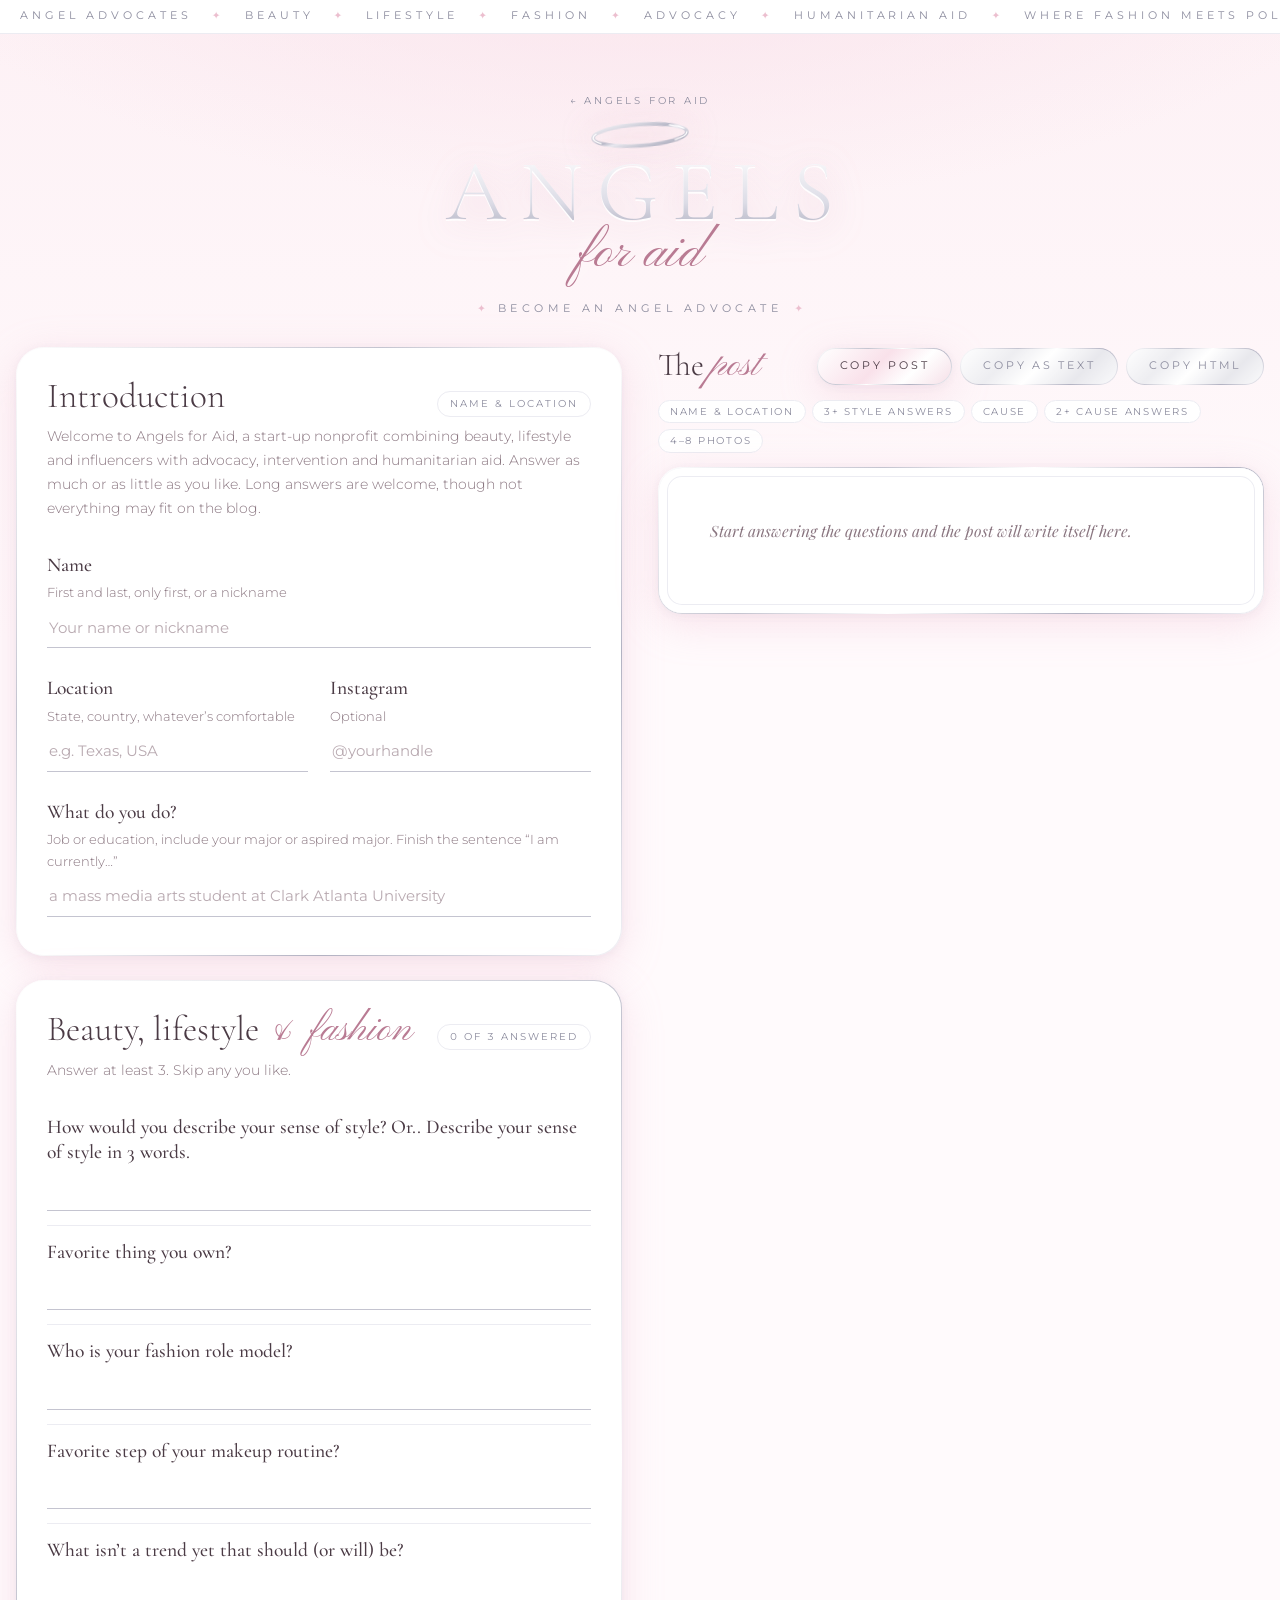
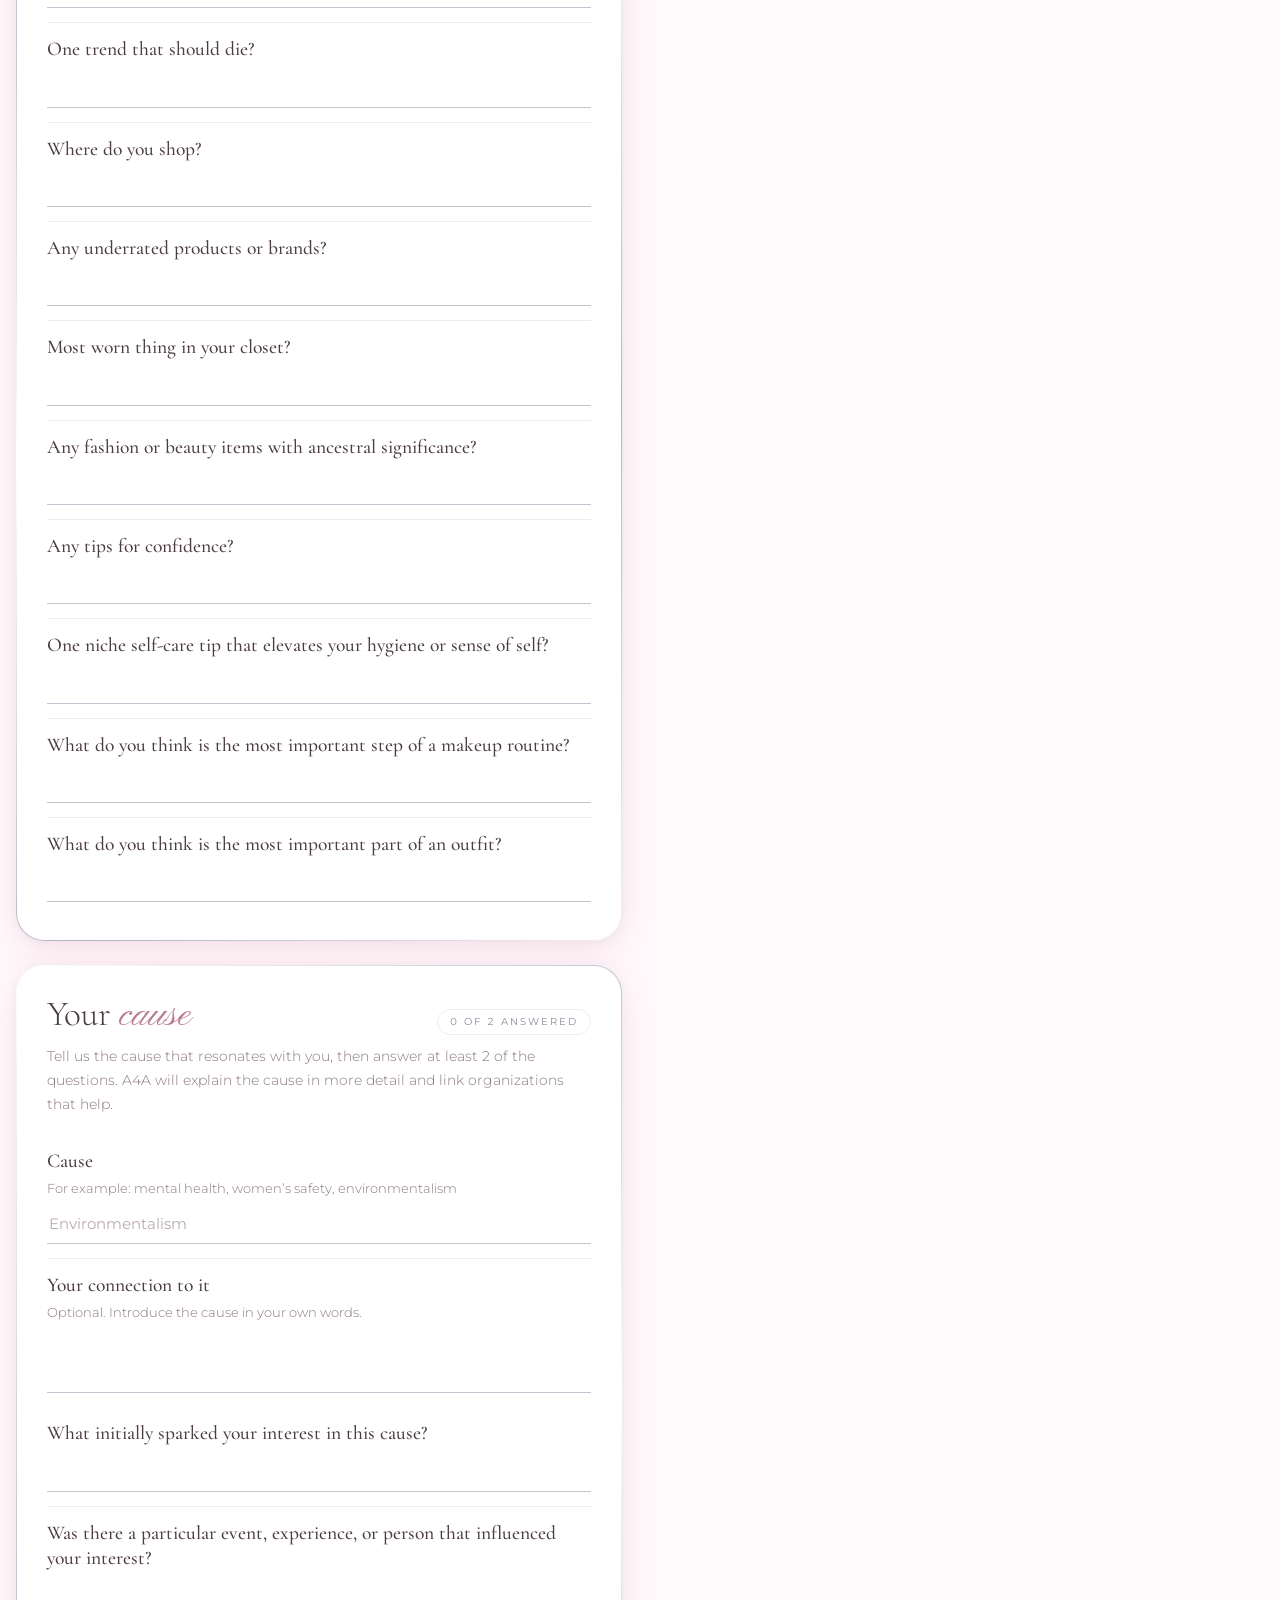
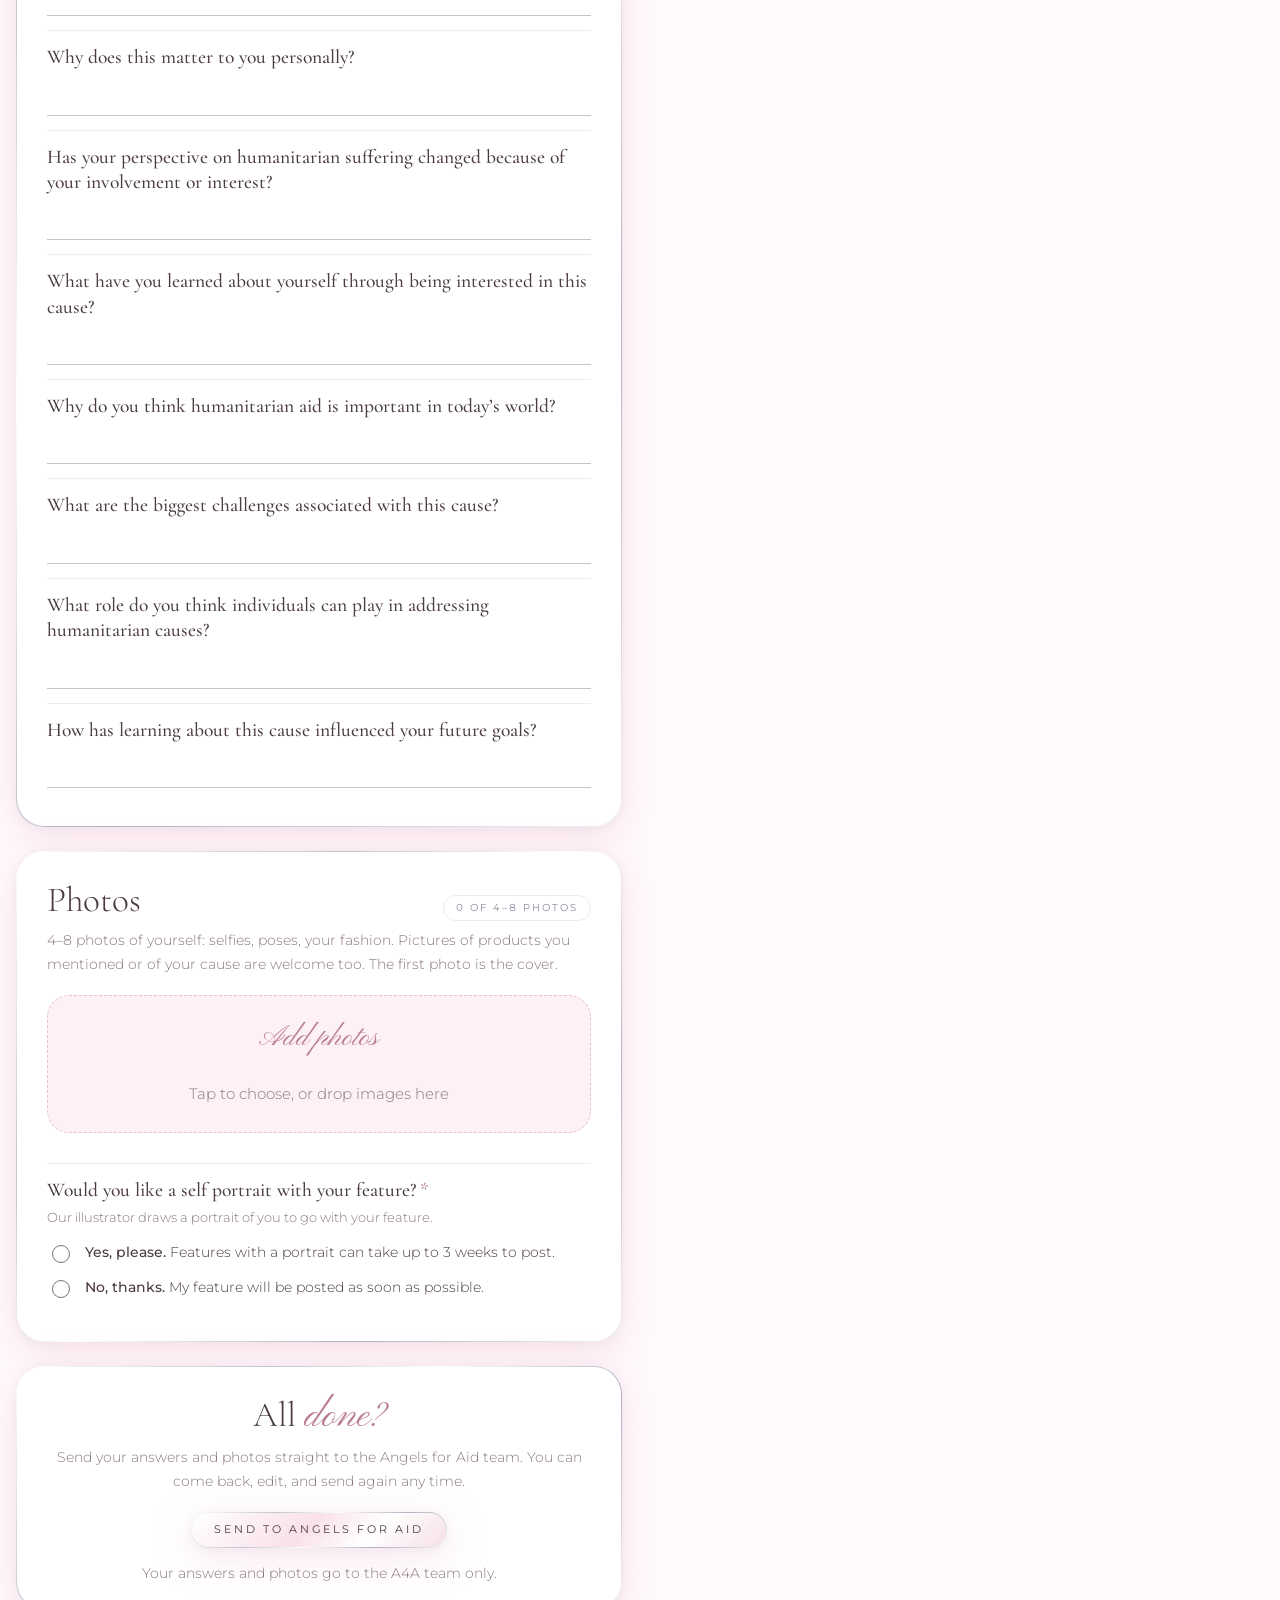
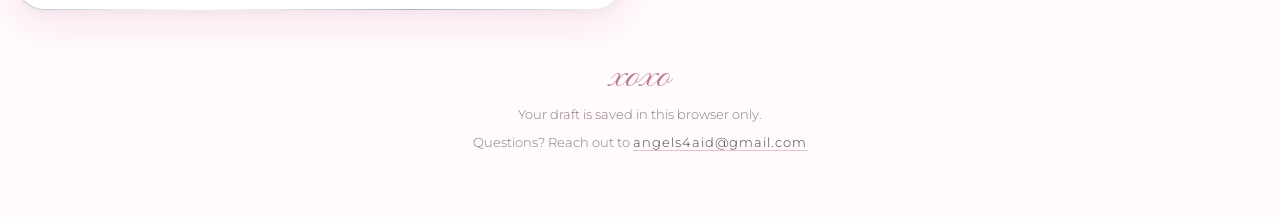
==== spotted.html @ 51db3d1d "Ask about a self portrait on the Collab With Us form too Required for angels; the answer goes to the" ====
<!doctype html>
<html lang="en">
<head>
<meta charset="utf-8">
<meta name="viewport" content="width=device-width, initial-scale=1, viewport-fit=cover">
<title>Become an Angel Advocate · Angels for Aid</title>
<meta name="description" content="Be featured on the Angels for Aid blog. Answer a few questions about your style and the cause close to your heart.">
<meta property="og:site_name" content="Angels for Aid">
<meta property="og:title" content="Become an Angel Advocate · Angels for Aid">
<meta property="og:description" content="Share your style and the cause close to your heart, and be featured on the Angels for Aid blog.">
<meta property="og:type" content="website">
<meta property="og:url" content="https://angelsforaid.github.io/spotted.html">
<meta property="og:image" content="https://angelsforaid.github.io/images/og-image.png">
<meta property="og:image:width" content="1200">
<meta property="og:image:height" content="630">
<meta property="og:image:alt" content="Angels for Aid: combining beauty with social awareness">
<meta name="twitter:card" content="summary_large_image">
<meta name="twitter:image" content="https://angelsforaid.github.io/images/og-image.png">
<link rel="icon" href="data:image/svg+xml,<svg xmlns='http://www.w3.org/2000/svg' viewBox='0 0 100 100'><text y='.9em' font-size='90'>🪽</text></svg>">
<link rel="preconnect" href="https://fonts.googleapis.com">
<link rel="preconnect" href="https://fonts.gstatic.com" crossorigin>
<link rel="stylesheet" href="https://fonts.googleapis.com/css2?family=Cormorant+Garamond:ital,wght@0,300;0,400;0,500;1,300;1,400&family=Montserrat:wght@300;400;500&family=Pinyon+Script&family=Playfair+Display:wght@400;600;700&display=swap">
<style>
/* Layout: questions in silver-rimmed pearl cards on the left, the finished blog post on a sheet on the right (stacked with a toggle on phones).
   Palette and type follow the Angels for Aid site: pearl, blush, rose, metallic silver; Cormorant + Pinyon Script + Montserrat.
   The brand is a single light look, so this page commits to it in every viewer theme. */
:root {
  color-scheme: light;
  --white: #ffffff;
  --pearl: #fffafc;
  --blush: #fdf1f5;
  --petal: #f9e1ea;
  --rose: #ecbfcf;
  --rose-deep: #b97b93;
  --silver-light: #ececf2;
  --silver: #c4c4d0;
  --silver-dark: #8c8c9e;
  --ink: #4b3b45;
  --muted: #8a7680;
  --metal: linear-gradient(180deg, #ffffff 0%, #dcdce6 28%, #9d9db0 50%, #eeeef4 62%, #b4b4c4 82%, #e6e6ee 100%);
  --silver-border: linear-gradient(135deg, #ffffff, #c4c4d0 30%, #ffffff 50%, #b2b2c2 75%, #f2f2f6);
  --glow: 0 10px 40px rgba(233, 170, 195, .28), 0 2px 8px rgba(160, 160, 180, .12);

  --display: "Cormorant Garamond", "Cormorant", "Didot", Georgia, serif;
  --script: "Pinyon Script", "Snell Roundhand", "Apple Chancery", cursive;
  --sans: "Montserrat", "Helvetica Neue", system-ui, sans-serif;
  --f-post: "Playfair Display", Georgia, "Times New Roman", serif;
}

* { box-sizing: border-box; }
html, body { margin: 0; }
img { max-width: 100%; }
[hidden] { display: none !important; }
body {
  background:
    radial-gradient(70rem 30rem at 50% -8rem, var(--petal), transparent 70%),
    linear-gradient(180deg, var(--blush), var(--pearl) 40rem) var(--pearl);
  color: var(--ink);
  font: 300 15px/1.7 var(--sans);
  overflow-x: hidden;
  -webkit-font-smoothing: antialiased;
  padding-left: max(16px, env(safe-area-inset-left, 0px));
  padding-right: max(16px, env(safe-area-inset-right, 0px));
  padding-block: 0 64px;
}
::selection { background: var(--petal); color: var(--ink); }
button, input, textarea, select { font: inherit; color: inherit; }
:focus-visible { outline: 2px solid var(--rose); outline-offset: 2px; }
.rim { border: 1px solid transparent; background: linear-gradient(var(--white), var(--white)) padding-box, var(--silver-border) border-box; }

/* ---------- ticker + masthead ---------- */
.hp { position: absolute; left: -9999px; width: 1px; height: 1px; overflow: hidden; }
.home-link { display: inline-block; margin-bottom: 44px; font: 400 .62rem/1 var(--sans); letter-spacing: .28em; text-transform: uppercase; color: var(--silver-dark); text-decoration: none; }
.home-link:hover { color: var(--rose-deep); }
.ticker { margin-left: calc(-1 * max(16px, env(safe-area-inset-left, 0px))); margin-right: calc(-1 * max(16px, env(safe-area-inset-right, 0px))); overflow: hidden; white-space: nowrap; background: var(--white); border-bottom: 1px solid var(--silver-light); color: var(--silver-dark); font: 400 10.5px/1 var(--sans); letter-spacing: .38em; text-transform: uppercase; }
.ticker-track { display: inline-flex; animation: ticker 60s linear infinite; }
.ticker span { padding: 11px 20px; }
.ticker .star { color: var(--rose); padding-inline: 0; }
@keyframes ticker { to { transform: translateX(-50%); } }

.masthead { max-width: 1280px; margin: 0 auto; padding-block: 52px 30px; text-align: center; position: relative; }
.mh { position: relative; display: inline-block; line-height: 1; margin: 0; font-weight: 300; }
.mh-halo { position: absolute; left: 50%; top: -30px; width: 108px; height: 32px; transform: translateX(-50%) rotate(-4deg); filter: drop-shadow(0 0 8px #fff) drop-shadow(0 0 14px rgba(236,191,207,.8)); animation: bob 4.5s ease-in-out infinite; }
@keyframes bob { 50% { transform: translateX(-50%) rotate(-1deg) translateY(-6px); } }
.mh-word { display: block; font: 300 clamp(2.8rem, 9vw, 5.4rem)/1 var(--display); letter-spacing: .16em; padding-left: .16em; text-transform: uppercase; background: var(--metal); background-size: 100% 220%; -webkit-background-clip: text; background-clip: text; color: transparent; animation: sheen 6s ease-in-out infinite; filter: drop-shadow(0 2px 0 rgba(255,255,255,.9)) drop-shadow(0 6px 18px rgba(201,140,165,.35)); }
@keyframes sheen { 50% { background-position: 0 100%; } }
.mh-script { display: block; font: 400 clamp(2rem, 5.5vw, 3.4rem)/1 var(--script); color: var(--rose-deep); margin-top: -.18em; text-shadow: 0 0 20px #fff; }
.label { font: 400 .66rem/1.4 var(--sans); letter-spacing: .42em; text-transform: uppercase; color: var(--silver-dark); margin: 22px 0 0; }
.label::before, .label::after { content: "✦"; color: var(--rose); letter-spacing: 0; margin: 0 12px; }
.head-actions { display: flex; gap: 10px; flex-wrap: wrap; justify-content: center; margin-top: 24px; }

.btn { border: 1px solid transparent; background: linear-gradient(rgba(255,255,255,.7), rgba(255,255,255,.7)) padding-box, var(--silver-border) border-box; color: var(--silver-dark); border-radius: 999px; padding: 12px 22px; font: 400 .66rem/1 var(--sans); letter-spacing: .26em; text-transform: uppercase; cursor: pointer; transition: transform .25s, box-shadow .25s, color .2s; }
.btn:hover { transform: translateY(-1px); color: var(--rose-deep); box-shadow: 0 10px 26px rgba(233,170,195,.4); }
.btn.primary { color: var(--ink); background: linear-gradient(135deg, #fff 0%, var(--petal) 45%, #fff 70%, var(--rose) 130%) padding-box, var(--silver-border) border-box; box-shadow: var(--glow); }
.btn.danger-armed { color: var(--rose-deep); background: linear-gradient(var(--petal), var(--petal)) padding-box, var(--silver-border) border-box; }

.banner { max-width: 1280px; margin: 0 auto 24px; padding: 14px 22px; border-radius: 999px; background: linear-gradient(rgba(255,255,255,.85), rgba(255,255,255,.85)) padding-box, var(--silver-border) border-box; border: 1px solid transparent; box-shadow: var(--glow); font-size: .88rem; display: flex; flex-wrap: wrap; gap: 8px 16px; align-items: center; justify-content: space-between; }
.banner strong { font: 400 1.5rem/1 var(--script); color: var(--rose-deep); margin-right: 4px; }

/* ---------- mobile toggle ---------- */
.viewtoggle { display: none; position: sticky; top: env(safe-area-inset-top, 0px); z-index: 5; margin: 0 auto 18px; max-width: 420px; border-radius: 999px; padding: 4px; box-shadow: var(--glow); }
.viewtoggle button { flex: 1; border: 0; background: transparent; padding: 10px 0; border-radius: 999px; font: 400 .66rem/1 var(--sans); letter-spacing: .26em; text-transform: uppercase; color: var(--silver-dark); cursor: pointer; }
.viewtoggle button[aria-pressed="true"] { background: linear-gradient(135deg, #fff, var(--petal) 50%, var(--rose)); color: var(--ink); }

/* ---------- layout ---------- */
.layout { max-width: 1280px; margin: 0 auto; display: grid; grid-template-columns: minmax(0, 1fr) minmax(0, 1fr); gap: 36px; align-items: start; }
.form-col { display: grid; gap: 24px; min-width: 0; }
.preview-col { position: sticky; top: 20px; min-width: 0; display: grid; gap: 14px; }

/* ---------- form cards ---------- */
.card { border-radius: 28px; padding: 30px 30px 24px; box-shadow: var(--glow); }
.card-head { display: flex; flex-wrap: wrap; gap: 8px 12px; align-items: baseline; justify-content: space-between; margin-bottom: 4px; }
.card h2 { font: 300 2.2rem/1.05 var(--display); margin: 0; text-wrap: balance; }
.card h2 em { font: 400 1.15em/1 var(--script); font-style: normal; color: var(--rose-deep); }
.card .hint { color: var(--muted); font-size: .88rem; margin: 8px 0 18px; max-width: 60ch; }
.team-card { background: linear-gradient(var(--blush), var(--blush)) padding-box, var(--silver-border) border-box; }
.eyebrow { font: 400 .62rem/1 var(--sans); letter-spacing: .38em; text-transform: uppercase; color: var(--rose-deep); }
.eyebrow::before { content: "✦"; color: var(--rose); letter-spacing: 0; margin-right: 10px; }

.chip { font: 400 .62rem/1 var(--sans); letter-spacing: .2em; text-transform: uppercase; padding: 7px 12px; border-radius: 999px; border: 1px solid var(--silver-light); color: var(--silver-dark); background: var(--white); white-space: nowrap; font-variant-numeric: tabular-nums; }
.chip.done { border-color: transparent; background: var(--petal); color: var(--rose-deep); }

.field { display: grid; gap: 4px; padding-block: 14px; }
.field + .field { border-top: 1px solid var(--silver-light); }
.field label, .field .label-t { font: 500 1.22rem/1.3 var(--display); color: var(--ink); }
.field .sub { font-size: .8rem; color: var(--muted); }
.field input[type=text], .field textarea, .field select {
  width: 100%; border: 0; border-bottom: 1px solid var(--silver); background: transparent;
  padding: 8px 2px; border-radius: 0; resize: none; line-height: 1.55; font-weight: 400; transition: border-color .15s;
}
.field ::placeholder { color: #b9aab1; }
.field select { border: 1px solid var(--silver-light); border-radius: 14px; padding: 9px 12px; background: var(--white); }
.field textarea { min-height: 2.6em; overflow: hidden; }
.field input[type=text]:focus, .field textarea:focus { outline: none; border-bottom: 2px solid var(--rose); padding-bottom: 7px; }
.field.answered > label::after { content: "✦"; color: var(--rose); font-size: .7em; margin-left: 8px; vertical-align: middle; }
.row2 { display: grid; grid-template-columns: 1fr 1fr; gap: 0 22px; }
.row2 .field + .field { border-top: 0; }

/* photos */
.drop { display: block; border: 1.5px dashed var(--rose); border-radius: 22px; padding: 26px; text-align: center; color: var(--muted); cursor: pointer; background: var(--blush); transition: background .15s; }
.drop:hover, .drop.over { background: var(--petal); }
.drop strong { display: block; font: 400 1.9rem/1.1 var(--script); color: var(--rose-deep); font-weight: 400; }
.thumbs { display: grid; grid-template-columns: repeat(auto-fill, minmax(100px, 1fr)); gap: 12px; margin-top: 16px; }
.thumb { position: relative; aspect-ratio: 4/5; max-width: 100%; padding: 4px; border-radius: 80px 80px 14px 14px; background: var(--silver-border); box-shadow: var(--glow); }
.thumb img { width: 100%; height: 100%; object-fit: cover; display: block; border-radius: 76px 76px 10px 10px; }
.thumb .tag { position: absolute; left: 50%; bottom: 40px; transform: translateX(-50%); font: 400 .56rem/1 var(--sans); letter-spacing: .24em; text-transform: uppercase; background: var(--white); color: var(--rose-deep); padding: 5px 9px; border-radius: 999px; }
.thumb .ctrls { position: absolute; inset: auto 8px 8px 8px; display: flex; gap: 4px; justify-content: space-between; }
.thumb .ctrls button { border: 0; background: var(--white); color: var(--ink); border-radius: 999px; width: 28px; height: 28px; cursor: pointer; font-size: .95rem; line-height: 1; }

/* ---------- preview ---------- */
.preview-bar { display: flex; flex-wrap: wrap; gap: 10px; align-items: center; justify-content: space-between; }
.preview-bar h2 { font: 300 2rem/1 var(--display); margin: 0; }
.preview-bar h2 em { font: 400 1.2em/1 var(--script); font-style: normal; color: var(--rose-deep); }
.copy-row { display: flex; flex-wrap: wrap; gap: 8px; }
.checklist { display: flex; flex-wrap: wrap; gap: 6px; margin: 0; padding: 0; list-style: none; }
.checklist li { font: 400 .6rem/1 var(--sans); letter-spacing: .18em; text-transform: uppercase; padding: 6px 11px; border-radius: 999px; border: 1px solid var(--silver-light); background: var(--white); color: var(--silver-dark); }
.checklist li.ok { border-color: transparent; background: var(--petal); color: var(--rose-deep); }
.checklist li.ok::before { content: "✦ "; }

.sheet { border-radius: 24px; box-shadow: var(--glow), inset 0 0 0 8px #fff, inset 0 0 0 9px var(--silver-light); padding: clamp(26px, 4vw, 52px); max-height: calc(100vh - 180px); overflow-y: auto; }

/* the post itself — matches the A4A blog style */
.post { font-family: var(--f-post); color: var(--ink); font-size: 15.5px; line-height: 1.6; max-width: 62ch; margin: 0 auto; }
.post h1 { font-size: clamp(1.45rem, 2.6vw, 1.9rem); line-height: 1.3; font-weight: 700; margin: 0 0 22px; text-wrap: balance; }
.post p { margin: 0 0 18px; }
.post .qa { margin: 0 0 20px; }
.post .qa h3 { font-size: 1em; font-weight: 700; margin: 0 0 2px; }
.post .qa p { margin: 0; }
.post h2 { font-size: 1.08em; font-weight: 700; margin: 34px 0 14px; }
.post h4 { font-size: 1em; font-weight: 700; margin: 0 0 6px; }
.post .explain { font-weight: 700; }
.post a { color: var(--rose-deep); }
.post .photos { display: grid; grid-template-columns: repeat(2, minmax(0,1fr)); gap: 10px; margin: 26px 0; }
.post .photos img { width: 100%; aspect-ratio: 4/5; object-fit: cover; border-radius: 4px; display: block; }
.post .cover { margin: 4px 0 26px; }
.post .cover img { width: 100%; max-height: 520px; object-fit: cover; border-radius: 4px; display: block; }
.post ul { padding-left: 1.2em; margin: 0 0 18px; }
.post .empty { color: var(--muted); font-style: italic; }

.toast { position: fixed; left: 50%; bottom: calc(24px + env(safe-area-inset-bottom, 0px)); transform: translate(-50%, 20px); opacity: 0; background: var(--white); color: var(--ink); border: 1px solid var(--rose); box-shadow: var(--glow); padding: 11px 22px; border-radius: 999px; font-size: .85rem; transition: opacity .2s, transform .2s; pointer-events: none; z-index: 20; max-width: calc(100% - 32px); text-align: center; }
.toast.show { opacity: 1; transform: translate(-50%, 0); }

.codebox { width: 100%; min-height: 160px; font: 12px/1.4 ui-monospace, Menlo, monospace; border: 1px solid var(--silver-light); border-radius: 14px; padding: 10px; background: var(--white); }

footer.note { max-width: 1280px; margin: 48px auto 0; text-align: center; display: grid; gap: 6px; justify-items: center; }
footer.note .xoxo { font: 400 2.4rem/1 var(--script); color: var(--rose-deep); }
footer.note p { margin: 0; color: var(--muted); font-size: .82rem; }
footer.note .addr { user-select: all; color: var(--ink); border-bottom: 1px solid var(--rose); letter-spacing: .08em; }


/* ---------- send + inbox ---------- */
.send-card { text-align: center; }
.send-card .card-head { justify-content: center; }
.send-card .hint { margin-inline: auto; }
.send-status { font-size: .85rem; color: var(--muted); margin: 14px auto 0; max-width: 52ch; }
.send-status.ok { color: var(--rose-deep); }
.req { color: var(--rose-deep); margin-left: 4px; }
#portrait-field { margin-top: 14px; border-top: 1px solid var(--silver-light); }
.checks { display: grid; gap: 12px; padding-block: 8px 4px; }
.field .check { display: flex; gap: 12px; align-items: flex-start; cursor: pointer; font: 300 .9rem/1.6 var(--sans); color: var(--ink); }
.check input[type=radio] { margin-top: 4px; width: 18px; height: 18px; accent-color: var(--rose-deep); flex: none; }
.check strong { font-weight: 500; }
.btn:disabled { opacity: .5; cursor: default; transform: none; box-shadow: none; }
.btn .count { display: inline-block; min-width: 1.7em; margin-left: 8px; padding: 3px 6px; border-radius: 999px; background: var(--rose-deep); color: var(--white); letter-spacing: 0; font-variant-numeric: tabular-nums; }

.inbox { max-width: 1080px; margin: 0 auto; }
.inbox-head { display: flex; flex-wrap: wrap; gap: 12px 20px; align-items: end; justify-content: space-between; margin-bottom: 22px; }
.inbox-head h2 { font: 300 clamp(2.4rem, 5vw, 3.4rem)/1 var(--display); margin: 0; }
.inbox-head h2 em { font: 400 1.15em/1 var(--script); font-style: normal; color: var(--rose-deep); }
.filters { display: flex; gap: 6px; flex-wrap: wrap; }
.filters button { border: 1px solid var(--silver-light); background: var(--white); color: var(--silver-dark); border-radius: 999px; padding: 8px 14px; font: 400 .62rem/1 var(--sans); letter-spacing: .22em; text-transform: uppercase; cursor: pointer; }
.filters button[aria-pressed="true"] { background: var(--petal); border-color: transparent; color: var(--rose-deep); }
.subs { display: grid; grid-template-columns: repeat(auto-fill, minmax(min(100%, 300px), 1fr)); gap: 20px; }
.sub-card { border-radius: 26px; padding: 18px 20px 18px; box-shadow: var(--glow); display: grid; grid-template-columns: 64px minmax(0,1fr); gap: 6px 16px; align-items: start; }
.sub-pic { grid-row: span 2; width: 64px; height: 80px; border-radius: 40px 40px 10px 10px; object-fit: cover; background: radial-gradient(circle at 50% 30%, #fff, var(--petal) 70%); display: grid; place-items: center; font: 300 1.6rem/1 var(--display); color: var(--rose-deep); }
.sub-name { font: 400 1.6rem/1.1 var(--display); margin: 0; overflow-wrap: anywhere; }
.sub-meta { font-size: .8rem; color: var(--muted); margin: 2px 0 0; overflow-wrap: anywhere; }
.sub-stats { grid-column: 2; display: flex; flex-wrap: wrap; gap: 6px; align-items: center; }
.sub-actions { grid-column: 1 / -1; display: flex; flex-wrap: wrap; gap: 8px; margin-top: 10px; padding-top: 12px; border-top: 1px solid var(--silver-light); }
.sub-actions .btn { padding: 10px 14px; font-size: .58rem; }
.chip.new { background: var(--rose-deep); color: var(--white); border-color: transparent; }
.empty-inbox { text-align: center; padding: 56px 24px; border-radius: 28px; box-shadow: var(--glow); }
.empty-inbox .script { font: 400 2.6rem/1 var(--script); color: var(--rose-deep); margin: 0 0 8px; }
.empty-inbox p { margin: 0 auto; max-width: 46ch; color: var(--muted); }

@media (max-width: 900px) {
  .layout { grid-template-columns: minmax(0,1fr); }
  .viewtoggle { display: flex; }
  .preview-col { position: static; }
  .sheet { max-height: none; }
  .layout[data-view="form"] .preview-col { display: none; }
  .layout[data-view="post"] .form-col { display: none; }
}
@media (max-width: 520px) {
  .row2 { grid-template-columns: 1fr; }
  .row2 .field + .field { border-top: 1px solid var(--silver-light); }
  .card { padding: 24px 20px 18px; border-radius: 24px; }
  .masthead { padding-block: 44px 22px; }
  .mh-word { letter-spacing: .1em; padding-left: .1em; }
  .banner { border-radius: 24px; }
}
@media (prefers-reduced-motion: reduce) { *, *::before, *::after { animation: none !important; transition: none !important; } }
</style>
</head>
<body>


<svg width="0" height="0" style="position:absolute" aria-hidden="true">
  <defs>
    <linearGradient id="silver" x1="0" y1="0" x2="1" y2="1">
      <stop offset="0" stop-color="#f4f4f8"/><stop offset=".45" stop-color="#b9b9c8"/><stop offset=".55" stop-color="#e8e8ef"/><stop offset="1" stop-color="#a3a3b5"/>
    </linearGradient>
    <symbol id="halo" viewBox="0 0 100 30">
      <ellipse cx="50" cy="15" rx="44" ry="10" fill="none" stroke="url(#silver)" stroke-width="3.5"/>
      <ellipse cx="50" cy="15" rx="44" ry="10" fill="none" stroke="#fff" stroke-width="1.2" stroke-dasharray="14 70" stroke-linecap="round"/>
    </symbol>
  </defs>
</svg>

<div class="ticker" aria-hidden="true"><div class="ticker-track" id="ticker"></div></div>

<header class="masthead">
  <a class="home-link" href="./">← Angels for Aid</a><br>
  <h1 class="mh">
    <svg class="mh-halo"><use href="#halo"/></svg>
    <span class="mh-word">Angels</span>
    <span class="mh-script">for aid</span>
  </h1>
  <p class="label">Become an Angel Advocate</p>
  <div class="head-actions team-only" hidden>
    <button class="btn" id="btn-clear" type="button">Clear form</button>
  </div>
</header>


<div class="viewtoggle rim" role="group" aria-label="View">
  <button type="button" id="v-form" aria-pressed="true">Questions</button>
  <button type="button" id="v-post" aria-pressed="false">Post preview</button>
</div>

<main class="layout" id="layout" data-view="form">
  <form class="form-col" id="form" autocomplete="off">

    <section class="card rim">
      <div class="card-head"><h2>Introduction</h2><span class="chip" id="chip-intro">0 / 2</span></div>
      <p class="hint">Welcome to Angels for Aid, a start-up nonprofit combining beauty, lifestyle and influencers with advocacy, intervention and humanitarian aid. Answer as much or as little as you like. Long answers are welcome, though not everything may fit on the blog.</p>
      <div class="field"><label for="name">Name</label><span class="sub">First and last, only first, or a nickname</span><input type="text" id="name" data-key="name" placeholder="Your name or nickname"></div>
      <div class="row2">
        <div class="field"><label for="location">Location</label><span class="sub">State, country, whatever’s comfortable</span><input type="text" id="location" data-key="location" placeholder="e.g. Texas, USA"></div>
        <div class="field"><label for="instagram">Instagram</label><span class="sub">Optional</span><input type="text" id="instagram" data-key="instagram" placeholder="@yourhandle"></div>
      </div>
      <div class="field"><label for="occupation">What do you do?</label><span class="sub">Job or education, include your major or aspired major. Finish the sentence “I am currently…”</span><input type="text" id="occupation" data-key="occupation" placeholder="a mass media arts student at Clark Atlanta University"></div>
    </section>

    <section class="card rim">
      <div class="card-head"><h2>Beauty, lifestyle <em>&amp; fashion</em></h2><span class="chip" id="chip-beauty">0 / 3</span></div>
      <p class="hint">Answer at least 3. Skip any you like.</p>
      <div id="beauty-qs"></div>
    </section>

    <section class="card rim">
      <div class="card-head"><h2>Your <em>cause</em></h2><span class="chip" id="chip-cause">0 / 2</span></div>
      <p class="hint">Tell us the cause that resonates with you, then answer at least 2 of the questions. A4A will explain the cause in more detail and link organizations that help.</p>
      <div class="field"><label for="cause">Cause</label><span class="sub">For example: mental health, women’s safety, environmentalism</span><input type="text" id="cause" data-key="cause" placeholder="Environmentalism"></div>
      <div class="field"><label for="connection">Your connection to it</label><span class="sub">Optional. Introduce the cause in your own words.</span><textarea id="connection" data-key="connection" rows="2"></textarea></div>
      <div id="cause-qs"></div>
    </section>

    <section class="card rim">
      <div class="card-head"><h2>Photos</h2><span class="chip" id="chip-photos">0 / 4–8</span></div>
      <p class="hint">4–8 photos of yourself: selfies, poses, your fashion. Pictures of products you mentioned or of your cause are welcome too. The first photo is the cover.</p>
      <label class="drop" id="drop" for="file"><strong>Add photos</strong><br>Tap to choose, or drop images here</label>
      <input type="file" id="file" accept="image/*" multiple hidden>
      <div class="thumbs" id="thumbs"></div>
      <div class="field" id="portrait-field">
        <span class="label-t">Would you like a self portrait with your feature?<span class="req">*</span></span>
        <span class="sub">Our illustrator draws a portrait of you to go with your feature.</span>
        <div class="checks" role="radiogroup" aria-label="Self portrait">
          <label class="check"><input type="radio" name="portrait" value="Yes"> <span><strong>Yes, please.</strong> Features with a portrait can take up to 3 weeks to post.</span></label>
          <label class="check"><input type="radio" name="portrait" value="No"> <span><strong>No, thanks.</strong> My feature will be posted as soon as possible.</span></label>
        </div>
      </div>
    </section>

    <section class="card rim send-card" id="send-card">
      <div class="card-head"><h2>All <em>done?</em></h2></div>
      <p class="hint">Send your answers and photos straight to the Angels for Aid team. You can come back, edit, and send again any time.</p>
      <label class="hp" aria-hidden="true">Leave this empty <input type="text" id="website" tabindex="-1" autocomplete="off"></label>
      <button class="btn primary" type="button" id="btn-send">Send to Angels for Aid</button>
      <p class="send-status" id="send-status">Your answers and photos go to the A4A team only.</p>
    </section>

    <section class="card rim team-card team-only" hidden>
      <span class="eyebrow">For the A4A team</span>
      <div class="card-head"><h2>Load a <em>submission</em></h2></div>
      <p class="hint">In the Google Sheet, copy the cell in the “Submission code” column for one angel and paste it here. Their answers and photos load into the form.</p>
      <div class="field"><label for="paste">Submission code</label><textarea id="paste" rows="2" placeholder='{"answers":…}'></textarea></div>
      <button class="btn primary" type="button" id="btn-load">Load answers</button>
    </section>

    <section class="card rim team-card team-only" hidden>
      <span class="eyebrow">For the A4A team</span>
      <div class="card-head"><h2>Finishing <em>touches</em></h2></div>
      <p class="hint">Angels can skip this part.</p>
      <div class="field">
        <label for="headline">Headline quote</label>
        <span class="sub">Picked from the answers. Choose another or write your own.</span>
        <select id="headline" data-key="headline"></select>
        <input type="text" id="headlineCustom" data-key="headlineCustom" placeholder="Write a custom headline quote" hidden>
      </div>
      <div class="field"><label for="adjective">Describe this angel in one word</label><span class="sub">Used in the intro, like “Introducing [name], an insightful angel…”</span><input type="text" id="adjective" data-key="adjective" placeholder="insightful"></div>
      <div class="field"><label for="intro">Angel Spotted intro</label><span class="sub">Written for you from the introduction. Edit it here if you want different wording.</span><textarea id="intro" data-key="intro" rows="2"></textarea></div>
      <div class="field">
        <label for="explainPreset">A4A’s explanation of the cause</label>
        <span class="sub">Start from a saved description or write a new one.</span>
        <select id="explainPreset"><option value="">Use a saved description…</option></select>
        <textarea id="explain" data-key="explain" rows="3"></textarea>
      </div>
      <div class="field"><label for="orgs">Organizations that aid the cause</label><span class="sub">One per line: Name, then a link. Example: Mind, https://www.mind.org.uk</span><textarea id="orgs" data-key="orgs" rows="2"></textarea></div>
    </section>
  </form>

  <aside class="preview-col" aria-label="Post preview">
    <div class="preview-bar">
      <h2>The <em>post</em></h2>
      <div class="copy-row">
        <button class="btn primary" type="button" id="copy-rich">Copy post</button>
        <button class="btn" type="button" id="copy-text">Copy as text</button>
        <button class="btn" type="button" id="copy-html">Copy HTML</button>
      </div>
    </div>
    <ul class="checklist" id="checklist"></ul>
    <div class="sheet rim"><article class="post" id="post"></article></div>
    <textarea class="codebox" id="codebox" readonly hidden aria-label="Post HTML"></textarea>
  </aside>
</main>

<footer class="note"><span class="xoxo">xoxo</span><p>Your draft is saved in this browser only.</p><p>Questions? Reach out to <span class="addr">angels4aid@gmail.com</span></p></footer>
<div class="toast" id="toast" role="status" aria-live="polite"></div>

<script>
const BEAUTY = [
  "How would you describe your sense of style? Or.. Describe your sense of style in 3 words.",
  "Favorite thing you own?",
  "Who is your fashion role model?",
  "Favorite step of your makeup routine?",
  "What isn’t a trend yet that should (or will) be?",
  "One trend that should die?",
  "Where do you shop?",
  "Any underrated products or brands?",
  "Most worn thing in your closet?",
  "Any fashion or beauty items with ancestral significance?",
  "Any tips for confidence?",
  "One niche self-care tip that elevates your hygiene or sense of self?",
  "What do you think is the most important step of a makeup routine?",
  "What do you think is the most important part of an outfit?"
];
const CAUSE = [
  "What initially sparked your interest in this cause?",
  "Was there a particular event, experience, or person that influenced your interest?",
  "Why does this matter to you personally?",
  "Has your perspective on humanitarian suffering changed because of your involvement or interest?",
  "What have you learned about yourself through being interested in this cause?",
  "Why do you think humanitarian aid is important in today’s world?",
  "What are the biggest challenges associated with this cause?",
  "What role do you think individuals can play in addressing humanitarian causes?",
  "How has learning about this cause influenced your future goals?"
];
const PRESETS = {
  "Environmentalism and eco-conscious travel": "Environmentalism and environmentally conscious travel focus on protecting the planet through sustainable choices. By reducing waste, supporting local communities, and choosing eco-friendly transportation, we can explore the world responsibly while preserving its natural beauty for future generations.",
  "Environmental protection": "Environmental protection is the practice of preserving natural resources and reducing damage to the environment. It includes reducing pollution, protecting forests and wildlife, conserving water and energy, and addressing climate change. Governments, organizations, and individuals can help through renewable energy, recycling, conservation programs, and environmental laws. Overall, environmental protection aims to create a healthier planet and ensure that natural resources remain available for future generations.",
  "Mental health": "Mental health is an important humanitarian concern because everyone deserves access to emotional support and proper care. Stress, trauma, discrimination, and lack of resources can affect a person's well-being and quality of life. Raising awareness and improving access to mental health services helps people feel supported, understood, and valued.",
  "Human rights": "Human rights advocacy is a humanitarian concern focused on protecting the basic rights and freedoms of every person. It involves speaking out against discrimination, injustice, and abuse while promoting equality, dignity, and fair treatment for all.",
  "Women’s safety": "Violence against women is a major humanitarian issue that affects millions of women and girls worldwide. It includes domestic abuse, sexual violence, human trafficking, forced marriage, and gender-based discrimination. These violations threaten basic human rights, limit access to education and economic opportunities, and cause lasting physical and psychological harm. Addressing this issue requires stronger legal protections, access to support services, public education, and international cooperation to ensure women and girls can live safely and with dignity.",
  "Feminism": "Feminism is a social, political, and intellectual movement that advocates for gender equality and equal rights for all people, regardless of gender. It seeks to eliminate discrimination, sexism, and gender-based violence in society. Feminism addresses inequalities in areas such as education, employment, politics, healthcare, and the legal system. It also challenges traditional gender roles and expectations that limit people's freedom and opportunities.",
  "Child health": "Child safety and wellbeing is a major humanitarian concern because every child deserves to grow up in a safe, healthy, and supportive environment. Violence, neglect, poverty, and lack of access to education and healthcare threaten children's rights and development. Protecting children ensures they have the opportunity to live healthy, secure, and fulfilling lives."
};

const $ = s => document.querySelector(s);
const STORE = "a4a-post-draft-v1";
let state = {};
let photos = []; // {src}
let introTouched = false;

/* ---------- build question fields ---------- */
function makeField(key, label) {
  const d = document.createElement("div");
  d.className = "field";
  d.innerHTML = `<label for="${key}"></label><textarea id="${key}" data-key="${key}" rows="1"></textarea>`;
  d.querySelector("label").textContent = label;
  return d;
}
BEAUTY.forEach((q, i) => $("#beauty-qs").appendChild(makeField("b" + i, q)));
CAUSE.forEach((q, i) => $("#cause-qs").appendChild(makeField("c" + i, q)));
Object.keys(PRESETS).forEach(k => { const o = document.createElement("option"); o.value = k; o.textContent = k; $("#explainPreset").appendChild(o); });

/* ---------- helpers ---------- */
const esc = s => String(s).replace(/[&<>"]/g, c => ({ "&": "&amp;", "<": "&lt;", ">": "&gt;", '"': "&quot;" }[c]));
const val = k => (state[k] || "").trim();
const firstName = () => (val("name").split(/\s+/)[0] || "Angel");
const possessive = n => n + (/s$/i.test(n) ? "’" : "’s");
function quote(s) {
  s = s.trim().replace(/^["“”']+|["“”']+$/g, "").trim();
  return s ? "“" + s + "”" : "";
}
function autoGrow(t) { t.style.height = "auto"; t.style.height = t.scrollHeight + 2 + "px"; }
function article(word) { return /^[aeiou]/i.test(word) ? "an" : "a"; }

function autoIntro() {
  const name = val("name"), first = firstName(), loc = val("location"), occ = val("occupation"), adj = val("adjective");
  if (!name) return "";
  const desc = adj ? `${article(adj)} ${adj} angel` : "an angel";
  let s = `Introducing ${name}, ${desc}${loc ? " located in " + loc : ""}.`;
  if (occ) s += ` ${first} is currently ${occ.replace(/^(i am|i'm|currently)\s+/i, "").replace(/\.$/, "")}.`;
  return s;
}

function answered(prefix, n) { let c = 0; for (let i = 0; i < n; i++) if (val(prefix + i)) c++; return c; }

/* ---------- headline candidates ---------- */
function candidates() {
  const sources = [];
  for (let i = 0; i < CAUSE.length; i++) sources.push({ t: val("c" + i), w: 3 });
  sources.push({ t: val("connection"), w: 3 });
  for (let i = 0; i < BEAUTY.length; i++) sources.push({ t: val("b" + i), w: 1 });
  const out = [], seen = new Set();
  sources.forEach(({ t, w }) => {
    (t.match(/[^.!?]+[.!?]*["”]?/g) || []).forEach(raw => {
      const s = raw.trim().replace(/^["“”]+|["“”]+$/g, "").trim();
      const words = s.split(/\s+/).length;
      if (words < 6 || words > 40 || seen.has(s)) return;
      seen.add(s);
      let score = w;
      if (words >= 9 && words <= 26) score += 2;
      if (/\b(i want|i believe|deserve|world|everyone|no one|every|matters|free|need)\b/i.test(s)) score += 2;
      if (/!/.test(s) && s === s.toUpperCase()) score += 1;
      out.push({ s, score });
    });
  });
  return out.sort((a, b) => b.score - a.score).slice(0, 14).map(o => o.s);
}
function refreshHeadlineOptions() {
  const sel = $("#headline"), cur = state.headline || "auto";
  const list = candidates();
  sel.innerHTML = "";
  const add = (v, t) => { const o = document.createElement("option"); o.value = v; o.textContent = t; sel.appendChild(o); };
  add("auto", list.length ? "Auto: " + trim(list[0], 70) : "Auto (answer a few questions first)");
  list.forEach(s => add(s, trim(s, 90)));
  add("custom", "Write my own…");
  sel.value = [...sel.options].some(o => o.value === cur) ? cur : "auto";
  $("#headlineCustom").hidden = sel.value !== "custom";
}
const trim = (s, n) => s.length > n ? s.slice(0, n - 1) + "…" : s;
function headline() {
  const h = state.headline || "auto";
  if (h === "custom") return val("headlineCustom");
  if (h === "auto") return candidates()[0] || "";
  return h;
}

function parseOrgs() {
  return val("orgs").split("\n").map(l => l.trim()).filter(Boolean).map(l => {
    const m = l.match(/(https?:\/\/\S+|www\.\S+)/i);
    const url = m ? (m[1].startsWith("http") ? m[1] : "https://" + m[1]) : "";
    const name = (m ? l.replace(m[1], "") : l).replace(/[\s,–—\-:|]+$/, "").trim() || url;
    return { name, url };
  });
}
function igHandle() { const h = val("instagram").replace(/^@+/, "").replace(/^https?:\/\/(www\.)?instagram\.com\//i, "").replace(/\/.*$/, ""); return h; }

/* ---------- post builder ---------- */
function buildPost(withPhotos = true) {
  const first = firstName(), h = headline(), intro = val("intro") || autoIntro();
  const qa = (q, a) => `<div class="qa"><h3>${esc(q)}</h3><p>${esc(quote(a))}</p></div>`;
  let html = "";
  if (h) html += `<h1>${esc(quote(h))}</h1>`;
  if (intro) html += `<p><strong>Angel Spotted:</strong> ${esc(intro)}</p>`;
  if (withPhotos && photos[0]) html += `<figure class="cover" style="margin:0 0 24px"><img src="${photos[0].src}" alt="${esc(first)}" style="max-width:100%"></figure>`;
  BEAUTY.forEach((q, i) => { if (val("b" + i)) html += qa(q, val("b" + i)); });
  const rest = photos.slice(1);
  if (withPhotos && rest.length) html += `<div class="photos">${rest.map(p => `<img src="${p.src}" alt="${esc(first)}" style="max-width:100%">`).join("")}</div>`;
  if (val("cause")) html += `<h2>${esc(possessive(first))} Cause: ${esc(val("cause"))}</h2>`;
  if (val("explain")) html += `<h4>A4A’s explanation:</h4><p class="explain"><strong>${esc(val("explain"))}</strong></p>`;
  if (val("connection")) html += `<h4>${esc(possessive(first))} Connection:</h4><p>${esc(quote(val("connection")))}</p>`;
  CAUSE.forEach((q, i) => { if (val("c" + i)) html += qa(q, val("c" + i)); });
  const orgs = parseOrgs();
  if (orgs.length) html += `<h4>Organizations that aid this cause:</h4><ul>${orgs.map(o => `<li>${o.url ? `<a href="${esc(o.url)}">${esc(o.name)}</a>` : esc(o.name)}</li>`).join("")}</ul>`;
  const ig = igHandle();
  if (ig) html += `<p>Find ${esc(first)} on Instagram at <a href="https://www.instagram.com/${esc(ig)}">@${esc(ig)}</a></p>`;
  return html;
}
function buildText() {
  const first = firstName(), h = headline(), intro = val("intro") || autoIntro(), L = [];
  if (h) L.push(quote(h), "");
  if (intro) L.push("Angel Spotted: " + intro, "");
  BEAUTY.forEach((q, i) => { if (val("b" + i)) L.push(q, quote(val("b" + i)), ""); });
  if (val("cause")) L.push(`${possessive(first)} Cause: ${val("cause")}`, "");
  if (val("explain")) L.push("A4A’s explanation:", val("explain"), "");
  if (val("connection")) L.push(`${possessive(first)} Connection:`, quote(val("connection")), "");
  CAUSE.forEach((q, i) => { if (val("c" + i)) L.push(q, quote(val("c" + i)), ""); });
  const orgs = parseOrgs();
  if (orgs.length) { L.push("Organizations that aid this cause:"); orgs.forEach(o => L.push("• " + o.name + (o.url && o.url !== o.name ? " – " + o.url : ""))); L.push(""); }
  if (igHandle()) L.push(`Find ${first} on Instagram at @${igHandle()}`);
  return L.join("\n").trim();
}

/* ---------- render ---------- */
function render() {
  const nIntro = ["name", "location"].filter(val).length;
  const nB = answered("b", BEAUTY.length), nC = answered("c", CAUSE.length), nP = photos.length;
  const chip = (id, text, done) => { const c = $(id); c.textContent = text; c.classList.toggle("done", done); };
  chip("#chip-intro", nIntro >= 2 ? "Done ✓" : "Name & location", nIntro >= 2);
  chip("#chip-beauty", nB >= 3 ? `${nB} answered ✓` : `${nB} of 3 answered`, nB >= 3);
  chip("#chip-cause", nC >= 2 ? `${nC} answered ✓` : `${nC} of 2 answered`, nC >= 2 && !!val("cause"));
  chip("#chip-photos", `${nP} of 4–8 photos`, nP >= 4 && nP <= 8);

  document.querySelectorAll("[data-key]").forEach(el => {
    const f = el.closest(".field"); if (f && el.tagName !== "SELECT") f.classList.toggle("answered", !!val(el.dataset.key));
  });

  const intro = $("#intro");
  if (!introTouched) { intro.value = autoIntro(); }
  autoGrow(intro);

  const checks = [
    ["Name & location", nIntro >= 2], ["3+ style answers", nB >= 3], ["Cause", !!val("cause")],
    ["2+ cause answers", nC >= 2], ["4–8 photos", nP >= 4 && nP <= 8]
  ];
  if (location.hash === "#team") checks.splice(4, 0, ["A4A explanation", !!val("explain")]);
  $("#checklist").innerHTML = checks.map(([t, ok]) => `<li class="${ok ? "ok" : ""}">${t}</li>`).join("");

  const html = buildPost(true);
  $("#post").innerHTML = html || `<p class="empty">Start answering the questions and the post will write itself here.</p>`;
}

/* ---------- state ---------- */
function save() {
  try { localStorage.setItem(STORE, JSON.stringify({ state, introTouched, photos })); }
  catch (e) { try { localStorage.setItem(STORE, JSON.stringify({ state, introTouched, photos: [] })); } catch (_) {} }
}
function applyState(s, touched = false, ph = []) {
  state = { ...s }; introTouched = touched; photos = ph;
  document.querySelectorAll("[data-key]").forEach(el => {
    if (el.id === "headline") return;
    el.value = state[el.dataset.key] || "";
    if (el.tagName === "TEXTAREA") autoGrow(el);
  });
  if (touched) $("#intro").value = state.intro || "";
  document.querySelectorAll('input[name="portrait"]').forEach(r => { r.checked = r.value === state.portrait; });
  refreshHeadlineOptions();
  renderThumbs(); render();
}

let hlTimer;
$("#form").addEventListener("input", e => {
  const el = e.target, k = el.dataset && el.dataset.key;
  if (!k) return;
  state[k] = el.value;
  if (state.__example) delete state.__example;
  if (k === "intro") { introTouched = el.value.trim() !== "" && el.value !== autoIntro(); if (!introTouched) state.intro = ""; }
  if (el.tagName === "TEXTAREA") autoGrow(el);
  if (k === "headline") $("#headlineCustom").hidden = el.value !== "custom";
  if (/^[bc]\d|connection$/.test(k)) { clearTimeout(hlTimer); hlTimer = setTimeout(refreshHeadlineOptions, 400); }
  render(); save();
});
$("#headline").addEventListener("change", e => { state.headline = e.target.value; $("#headlineCustom").hidden = e.target.value !== "custom"; render(); save(); });
$("#explainPreset").addEventListener("change", e => {
  const k = e.target.value; if (!k) return;
  state.explain = PRESETS[k]; $("#explain").value = PRESETS[k]; autoGrow($("#explain"));
  if (!val("cause")) { state.cause = k; $("#cause").value = k; }
  e.target.value = ""; render(); save();
});
$("#form").addEventListener("submit", e => e.preventDefault());

/* ---------- photos ---------- */
function shrink(file) {
  return new Promise((res, rej) => {
    const r = new FileReader();
    r.onerror = rej;
    r.onload = () => {
      const img = new Image();
      img.onerror = rej;
      img.onload = () => {
        const max = 1400, k = Math.min(1, max / Math.max(img.width, img.height));
        const c = document.createElement("canvas");
        c.width = Math.round(img.width * k); c.height = Math.round(img.height * k);
        c.getContext("2d").drawImage(img, 0, 0, c.width, c.height);
        res(c.toDataURL("image/jpeg", .85));
      };
      img.src = r.result;
    };
    r.readAsDataURL(file);
  });
}
async function addFiles(files) {
  const list = [...files].filter(f => f.type.startsWith("image/"));
  if (!list.length) return;
  const room = 8 - photos.length;
  if (room <= 0) { toast("8 photos is the most a post can hold. Remove one to add another."); return; }
  for (const f of list.slice(0, room)) { try { photos.push({ src: await shrink(f) }); } catch (_) { toast("One image couldn’t be read. Try a JPG or PNG."); } }
  if (list.length > room) toast(`Added ${room}. A post holds up to 8 photos.`);
  renderThumbs(); render(); save();
}
function renderThumbs() {
  const t = $("#thumbs"); t.innerHTML = "";
  photos.forEach((p, i) => {
    const d = document.createElement("div"); d.className = "thumb";
    d.innerHTML = `<img src="${p.src}" alt="Photo ${i + 1}">${i === 0 ? '<span class="tag">Cover</span>' : ""}
      <div class="ctrls"><button type="button" data-act="left" aria-label="Move earlier" ${i === 0 ? "hidden" : ""}>‹</button><button type="button" data-act="del" aria-label="Remove photo">×</button></div>`;
    d.querySelector('[data-act="del"]').onclick = () => { photos.splice(i, 1); renderThumbs(); render(); save(); };
    d.querySelector('[data-act="left"]').onclick = () => { [photos[i - 1], photos[i]] = [photos[i], photos[i - 1]]; renderThumbs(); render(); save(); };
    t.appendChild(d);
  });
}
$("#file").addEventListener("change", e => { addFiles(e.target.files); e.target.value = ""; });
const drop = $("#drop");
["dragenter", "dragover"].forEach(ev => drop.addEventListener(ev, e => { e.preventDefault(); drop.classList.add("over"); }));
["dragleave", "drop"].forEach(ev => drop.addEventListener(ev, e => { e.preventDefault(); drop.classList.remove("over"); }));
drop.addEventListener("drop", e => addFiles(e.dataTransfer.files));

/* ---------- copy ---------- */
let toastTimer;
function toast(msg) { const t = $("#toast"); t.textContent = msg; t.classList.add("show"); clearTimeout(toastTimer); toastTimer = setTimeout(() => t.classList.remove("show"), 2600); }
function selectPost() { const r = document.createRange(); r.selectNodeContents($("#post")); const s = getSelection(); s.removeAllRanges(); s.addRange(r); }
$("#copy-rich").addEventListener("click", () => {
  const html = buildPost(true), text = buildText();
  const fallback = () => { selectPost(); let ok = false; try { ok = document.execCommand("copy"); } catch (_) {} toast(ok ? "Post copied. Paste it into your blog editor." : "The post is selected. Press Ctrl+C (or ⌘C) to copy."); };
  try {
    if (window.ClipboardItem && navigator.clipboard && navigator.clipboard.write) {
      navigator.clipboard.write([new ClipboardItem({ "text/html": new Blob([html], { type: "text/html" }), "text/plain": new Blob([text], { type: "text/plain" }) })])
        .then(() => toast("Post copied with formatting. Paste it into your blog editor."), fallback);
    } else fallback();
  } catch (_) { fallback(); }
});
function copyPlain(str, okMsg) {
  const box = $("#codebox");
  const fallback = () => { box.hidden = false; box.value = str; box.focus(); box.select(); toast("Selected below. Press Ctrl+C (or ⌘C) to copy."); };
  try { navigator.clipboard.writeText(str).then(() => { box.hidden = true; toast(okMsg); }, fallback); } catch (_) { fallback(); }
}
$("#copy-text").addEventListener("click", () => copyPlain(buildText(), "Text copied. Add the photos in your blog editor."));
$("#copy-html").addEventListener("click", () => copyPlain(buildPost(true), "HTML copied, photos included."));

/* ---------- clear / example ---------- */
let armed = null;
function armClear(btn) {
  if (armed === btn) { armed = null; btn.classList.remove("danger-armed"); btn.textContent = btn.dataset.label; newAngel(); save(); toast("Form cleared. Ready for a new angel."); return; }
  if (state.__example) { newAngel(); save(); toast("Ready for a new angel."); return; }
  armed = btn; btn.dataset.label = btn.textContent; btn.textContent = "Tap again to clear"; btn.classList.add("danger-armed");
  setTimeout(() => { if (armed === btn) { armed = null; btn.classList.remove("danger-armed"); btn.textContent = btn.dataset.label; } }, 3500);
}
$("#btn-clear").addEventListener("click", e => armClear(e.currentTarget));

/* ---------- mobile view toggle ---------- */
function setView(v) { $("#layout").dataset.view = v; $("#v-form").setAttribute("aria-pressed", v === "form"); $("#v-post").setAttribute("aria-pressed", v === "post"); window.scrollTo({ top: 0 }); }
$("#v-form").onclick = () => setView("form");
$("#v-post").onclick = () => setView("post");

/* ---------- ticker ---------- */
(function () {
  const words = ["Angel Advocates", "Beauty", "Lifestyle", "Fashion", "Advocacy", "Humanitarian aid", "Where fashion meets politics"];
  const one = words.map(w => `<span>${w}</span><span class="star">✦</span>`).join("");
  $("#ticker").innerHTML = one + one + one + one;
})();

/* ---------- sending (Google Sheet via Apps Script) ---------- */
// Paste your Apps Script web app URL here (see SPOTTED-SETUP.md).
const SCRIPT_URL = "https://script.google.com/macros/s/AKfycbyAB2DkJiSa9uc4nouwmYIpNumRNQRjyCv6d3roC4TmkqoP0bDFVExP6KVJDrGNgk4/exec";

const isTeam = location.hash === "#team";
window.addEventListener("hashchange", () => location.reload());
document.querySelectorAll(".team-only").forEach(el => { el.hidden = !isTeam; });
let sending = false;
function setSendStatus(msg, ok = false) { const el = $("#send-status"); el.textContent = msg; el.classList.toggle("ok", ok); }
function cleanAnswers() { const a = { ...state }; delete a.__example; delete a.headline; delete a.headlineCustom; if (!introTouched) delete a.intro; return a; }

async function send() {
  if (sending) return;
  if (state.__example) { toast("This is the example. Clear the form and add your own answers first."); return; }
  if (!val("name")) { toast("Add your name first so we know who you are."); $("#name").focus(); return; }
  if ($("#website").value) return;
  if (!isTeam && !state.portrait) { toast("Please choose whether you’d like a self portrait."); $("#portrait-field").scrollIntoView({ block: "center" }); return; }
  if (!/^https:\/\/script\.google\.com\//.test(SCRIPT_URL)) { setSendStatus("Sending isn’t switched on yet. Please email your answers to angels4aid@gmail.com for now."); return; }
  sending = true; const btn = $("#btn-send"); btn.disabled = true; btn.textContent = "Sending…";
  setSendStatus(photos.length ? "Sending your answers and photos. This can take a little while…" : "Sending…");
  const fields = { "Name": val("name"), "Location": val("location"), "Occupation": val("occupation"), "Instagram": val("instagram") ? "@" + igHandle() : "", "Cause": val("cause"), "Connection to the cause": val("connection"),
    "Self portrait": state.portrait === "Yes" ? "Yes (up to 3 weeks)" : state.portrait === "No" ? "No (post ASAP)" : "" };
  BEAUTY.forEach((q, i) => { fields[q] = val("b" + i); });
  CAUSE.forEach((q, i) => { fields[q] = val("c" + i); });
  const payload = {
    fields, post: buildText(),
    answers: cleanAnswers(),
    photos: photos.filter(p => p.src.startsWith("data:")).map(p => p.src.split(",")[1])
  };
  try {
    const res = await fetch(SCRIPT_URL, { method: "POST", headers: { "Content-Type": "text/plain;charset=utf-8" }, body: JSON.stringify(payload) });
    const out = await res.json().catch(() => ({}));
    if (!res.ok || out.ok === false) throw new Error(out.error || "status " + res.status);
    setSendStatus("Sent! Thank you for helping out with our cause. Xoxo, Angels for Aid", true);
    toast("Sent! Thank you, angel advocate.");
    btn.textContent = "Sent ✓";
    try { localStorage.removeItem(STORE); } catch (_) {}
  } catch (e) {
    btn.textContent = "Send to Angels for Aid"; btn.disabled = false;
    setSendStatus("That didn’t send. Your answers are still here, so try again in a moment, or email them to angels4aid@gmail.com.");
  } finally { sending = false; if (btn.textContent === "Sent ✓") setTimeout(() => { btn.textContent = "Send again"; btn.disabled = false; }, 4000); }
}
$("#btn-send").addEventListener("click", send);
document.querySelectorAll('input[name="portrait"]').forEach(r => r.addEventListener("change", () => { state.portrait = r.value; save(); }));

$("#btn-load").addEventListener("click", () => {
  let d;
  try { d = JSON.parse($("#paste").value.trim()); } catch (_) { toast("That isn’t a full submission code. Copy the whole cell and try again."); return; }
  const a = d.answers || {};
  applyState({ headline: "auto", ...a }, !!a.intro, (d.photos || []).map(src => ({ src })));
  $("#paste").value = ""; save(); window.scrollTo({ top: 0 });
  toast("Loaded " + possessive(a.name || "the angel") + " answers.");
});

function closeEditing() {}
function newAngel() { applyState({ headline: "auto" }); }

/* ---------- boot ---------- */
(function boot() {
  let saved = null;
  try { saved = JSON.parse(localStorage.getItem(STORE) || "null"); } catch (_) {}
  if (saved && saved.state && !saved.state.__example) applyState(saved.state, !!saved.introTouched, saved.photos || []);
  else applyState({ headline: "auto" });
})();
</script>

</body>
</html>
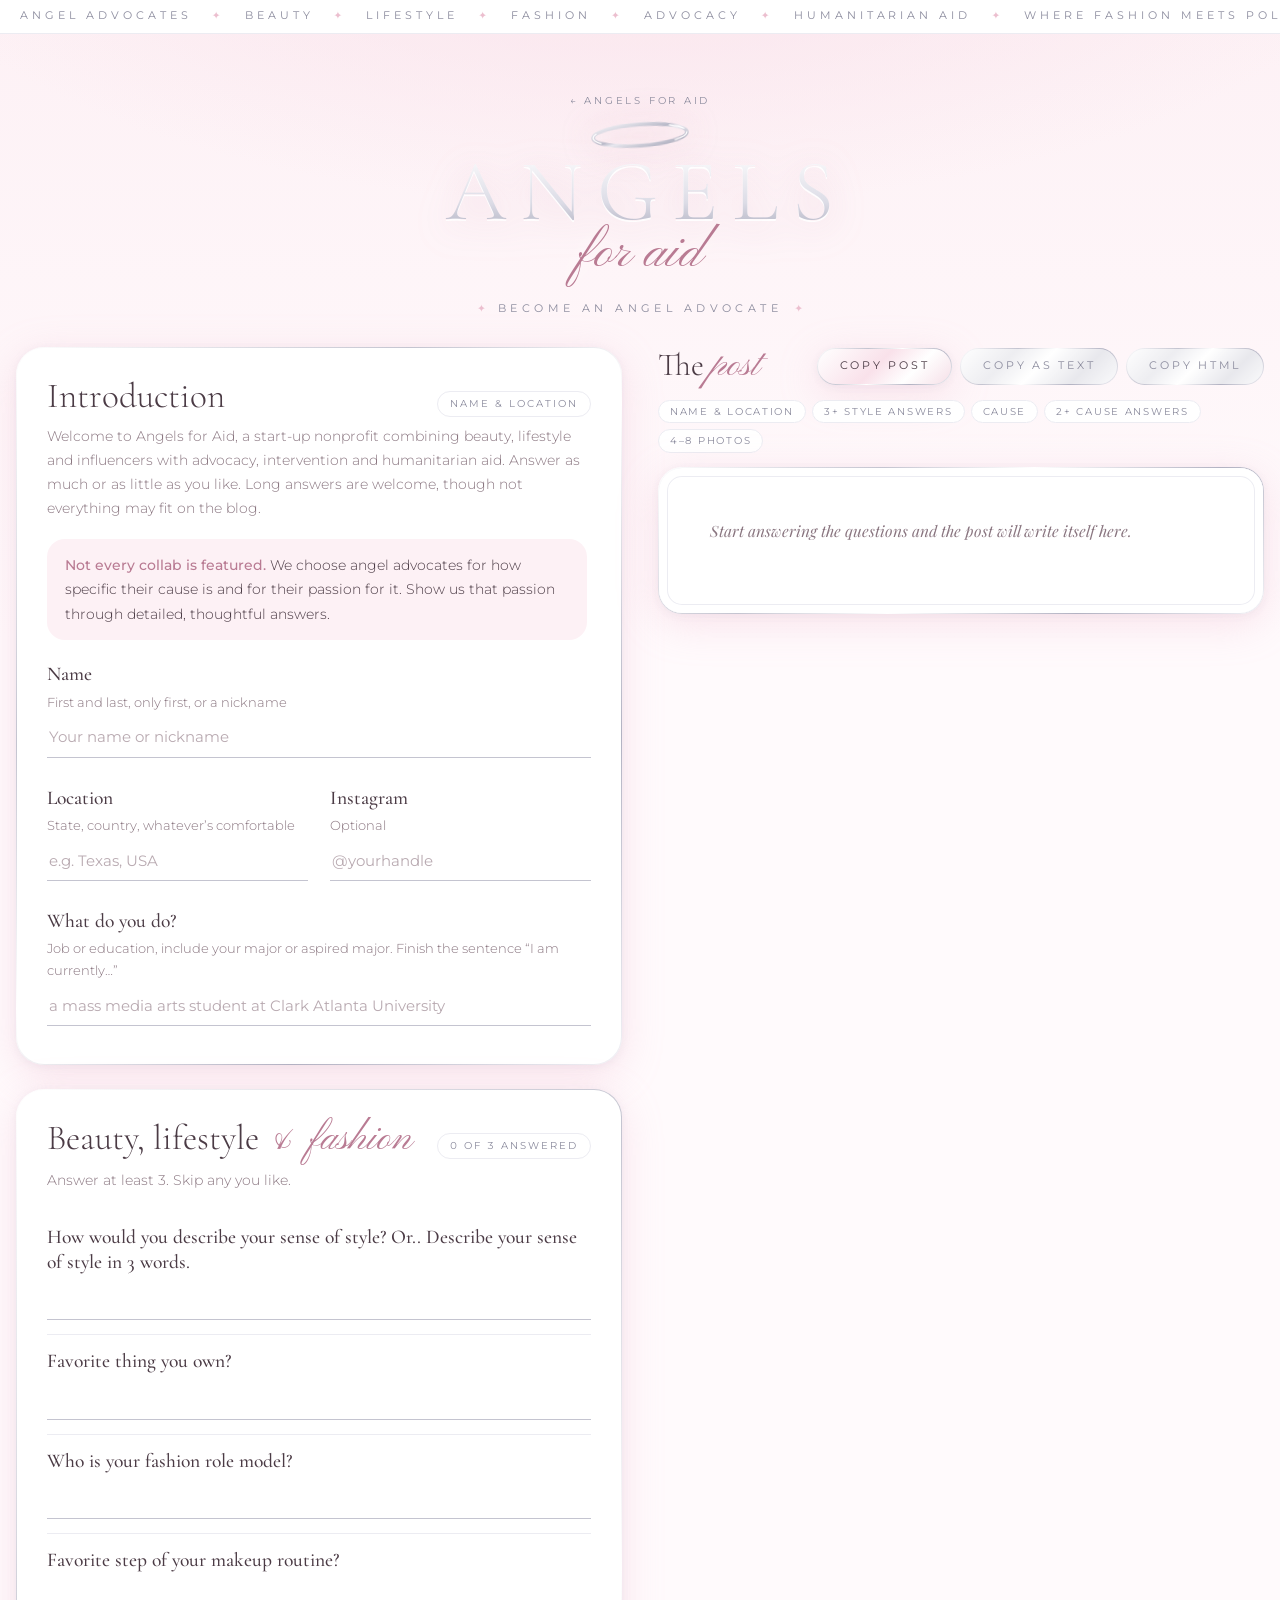
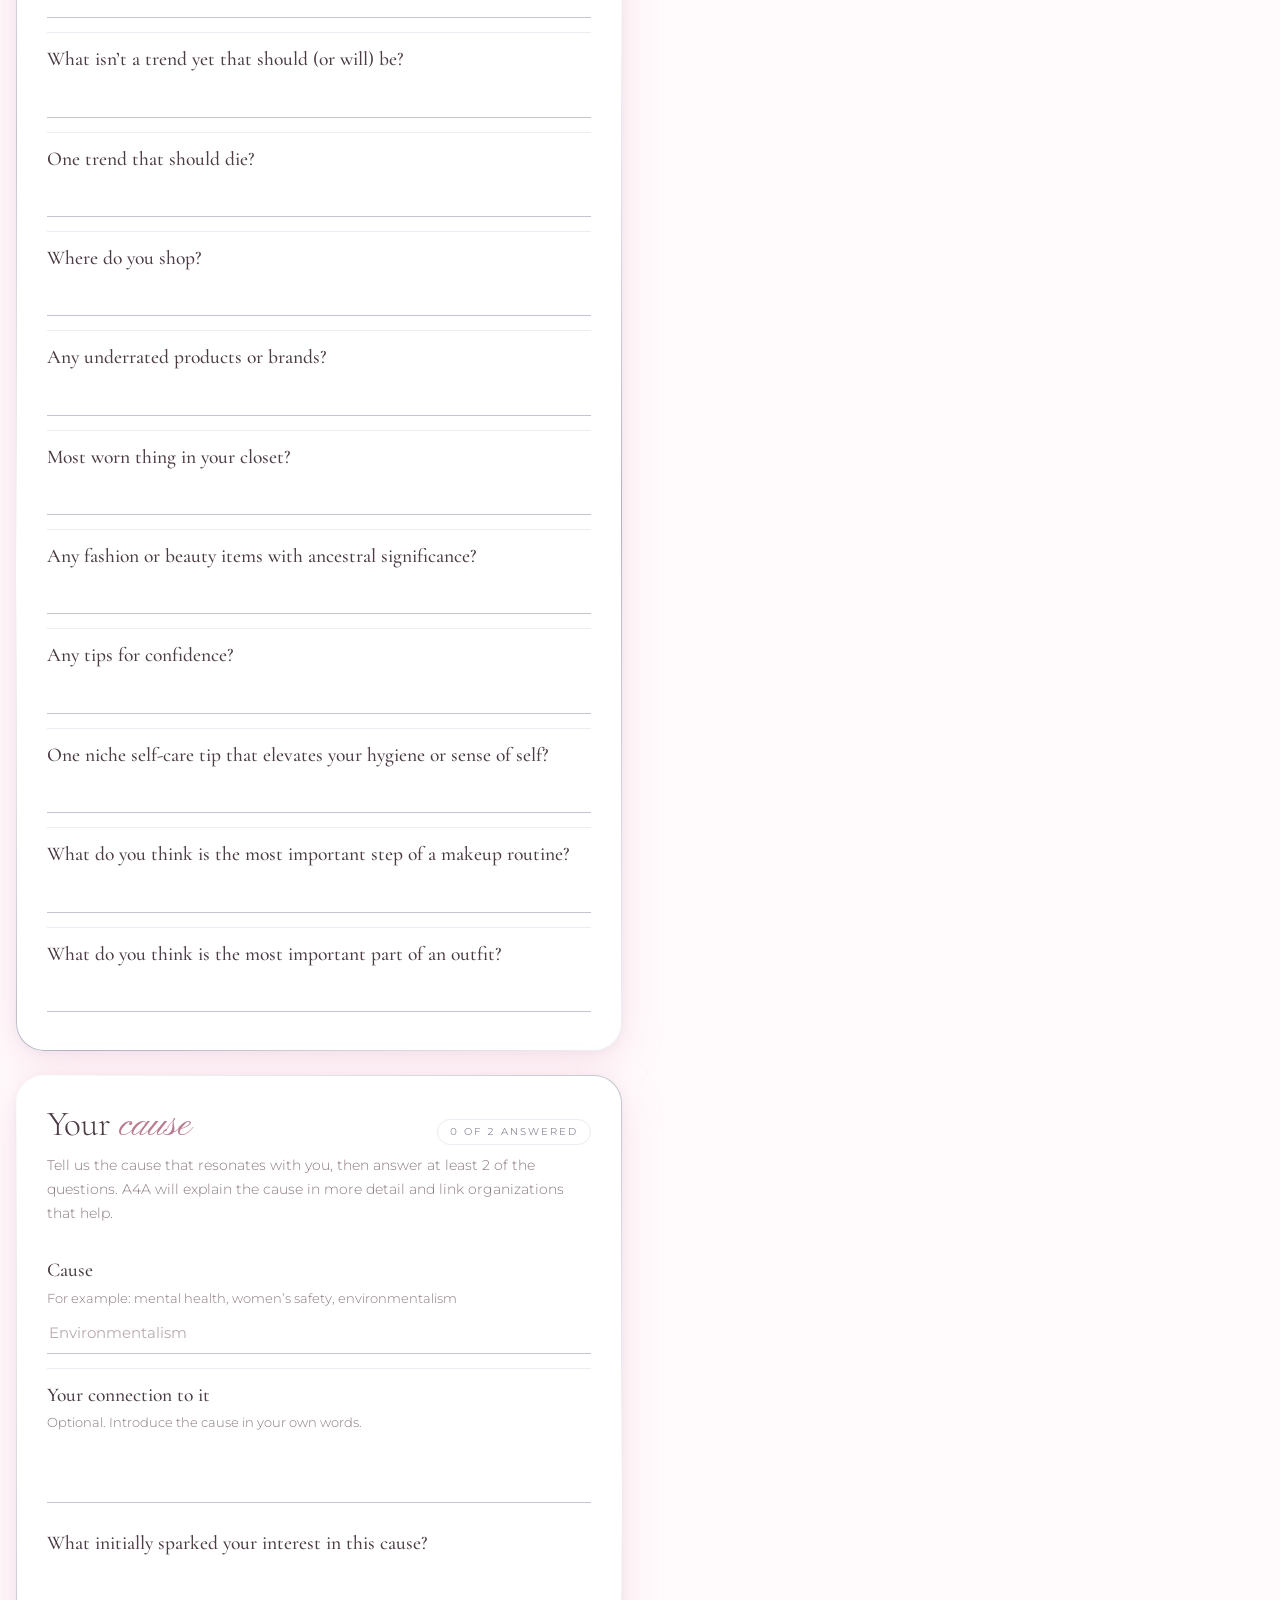
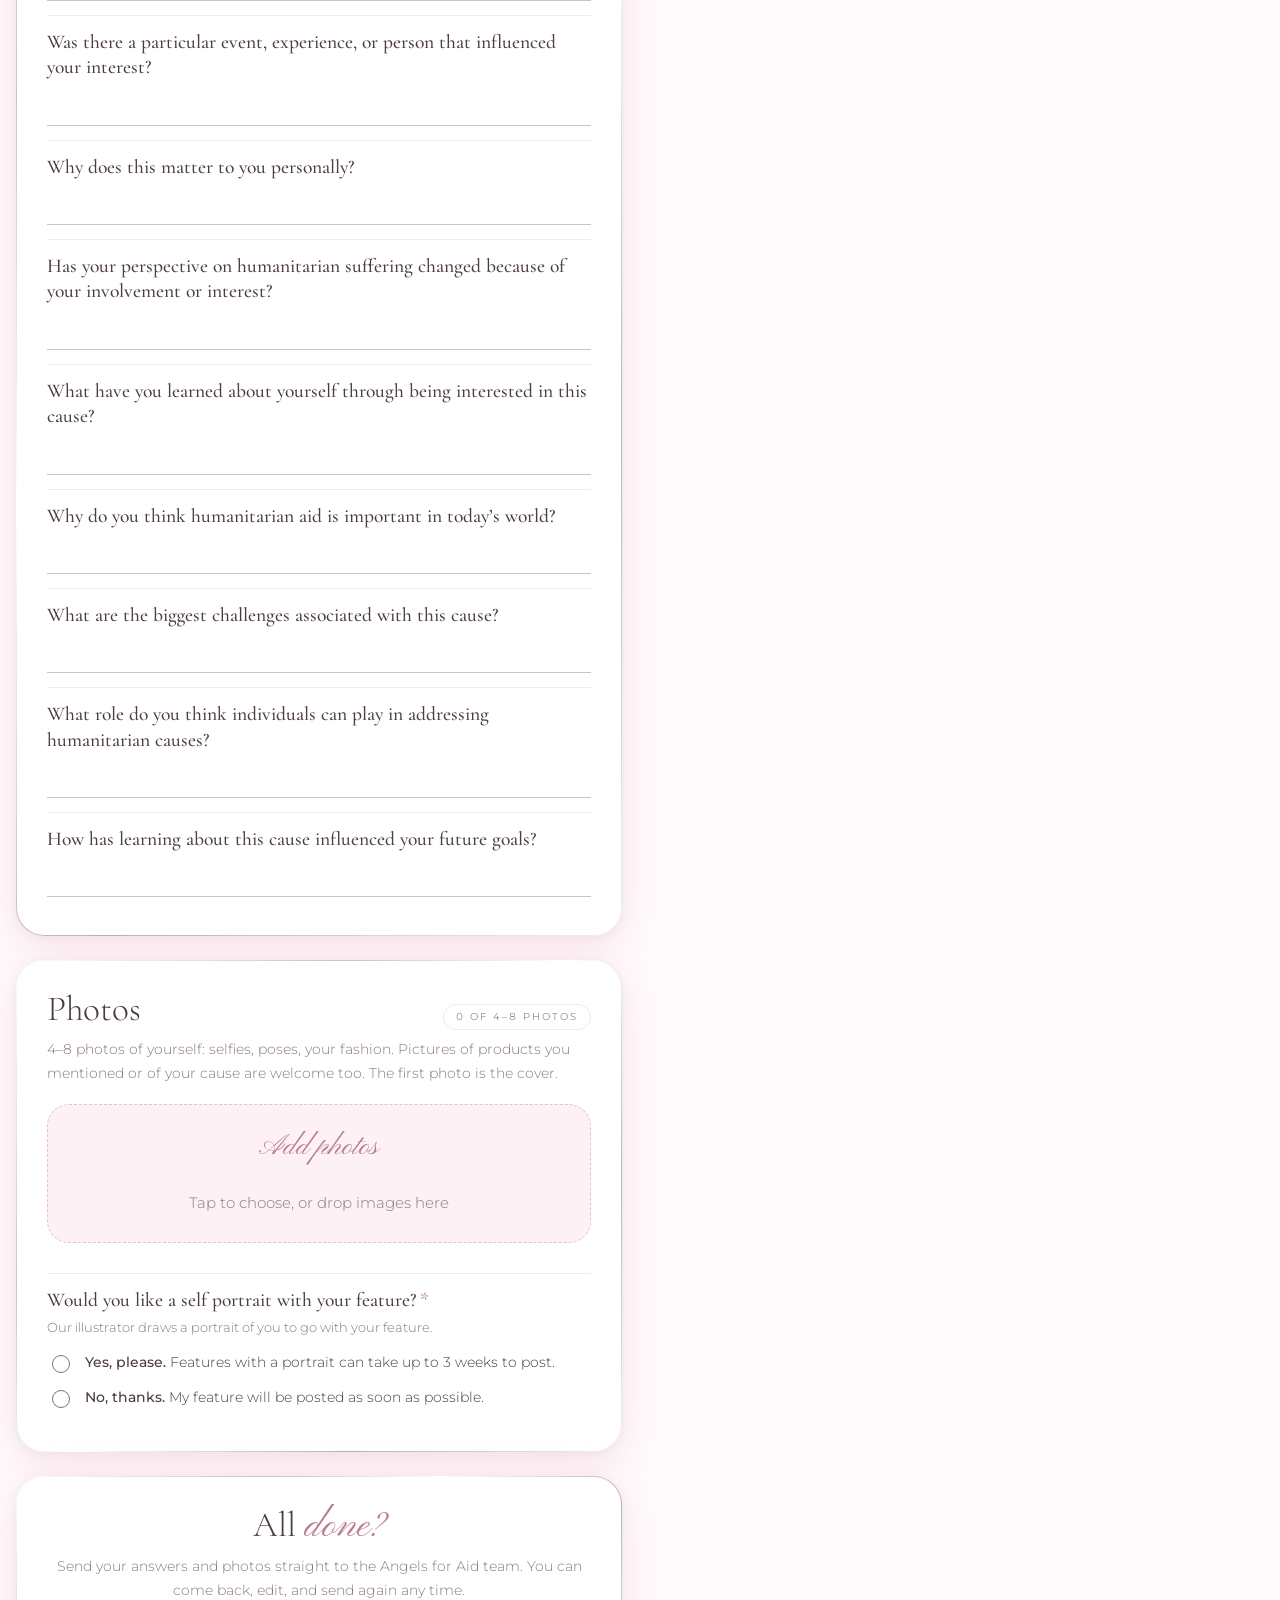
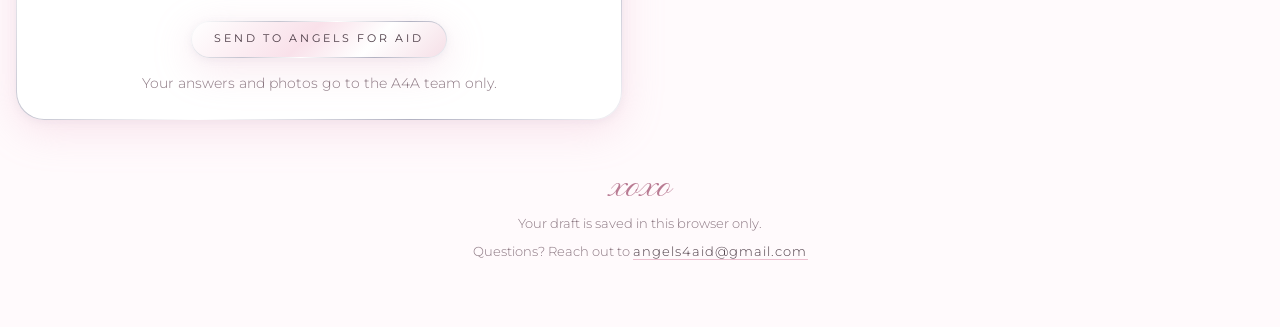
==== commit ffa8aee1: "Add a 'not every collab is featured' note to the Collab With Us form Co-Authored-By: Claude Opus 5.5" ====
--- a/spotted.html
+++ b/spotted.html
@@ -195,6 +195,8 @@
 .send-status { font-size: .85rem; color: var(--muted); margin: 14px auto 0; max-width: 52ch; }
 .send-status.ok { color: var(--rose-deep); }
 .req { color: var(--rose-deep); margin-left: 4px; }
+.selection { margin: 0 0 8px; padding: 14px 18px; border-radius: 18px; background: var(--blush); font-size: .9rem; color: var(--ink); max-width: 60ch; }
+.selection strong { color: var(--rose-deep); font-weight: 500; }
 #portrait-field { margin-top: 14px; border-top: 1px solid var(--silver-light); }
 .checks { display: grid; gap: 12px; padding-block: 8px 4px; }
 .field .check { display: flex; gap: 12px; align-items: flex-start; cursor: pointer; font: 300 .9rem/1.6 var(--sans); color: var(--ink); }
@@ -284,6 +286,7 @@
     <section class="card rim">
       <div class="card-head"><h2>Introduction</h2><span class="chip" id="chip-intro">0 / 2</span></div>
       <p class="hint">Welcome to Angels for Aid, a start-up nonprofit combining beauty, lifestyle and influencers with advocacy, intervention and humanitarian aid. Answer as much or as little as you like. Long answers are welcome, though not everything may fit on the blog.</p>
+      <p class="selection"><strong>Not every collab is featured.</strong> We choose angel advocates for how specific their cause is and for their passion for it. Show us that passion through detailed, thoughtful answers.</p>
       <div class="field"><label for="name">Name</label><span class="sub">First and last, only first, or a nickname</span><input type="text" id="name" data-key="name" placeholder="Your name or nickname"></div>
       <div class="row2">
         <div class="field"><label for="location">Location</label><span class="sub">State, country, whatever’s comfortable</span><input type="text" id="location" data-key="location" placeholder="e.g. Texas, USA"></div>
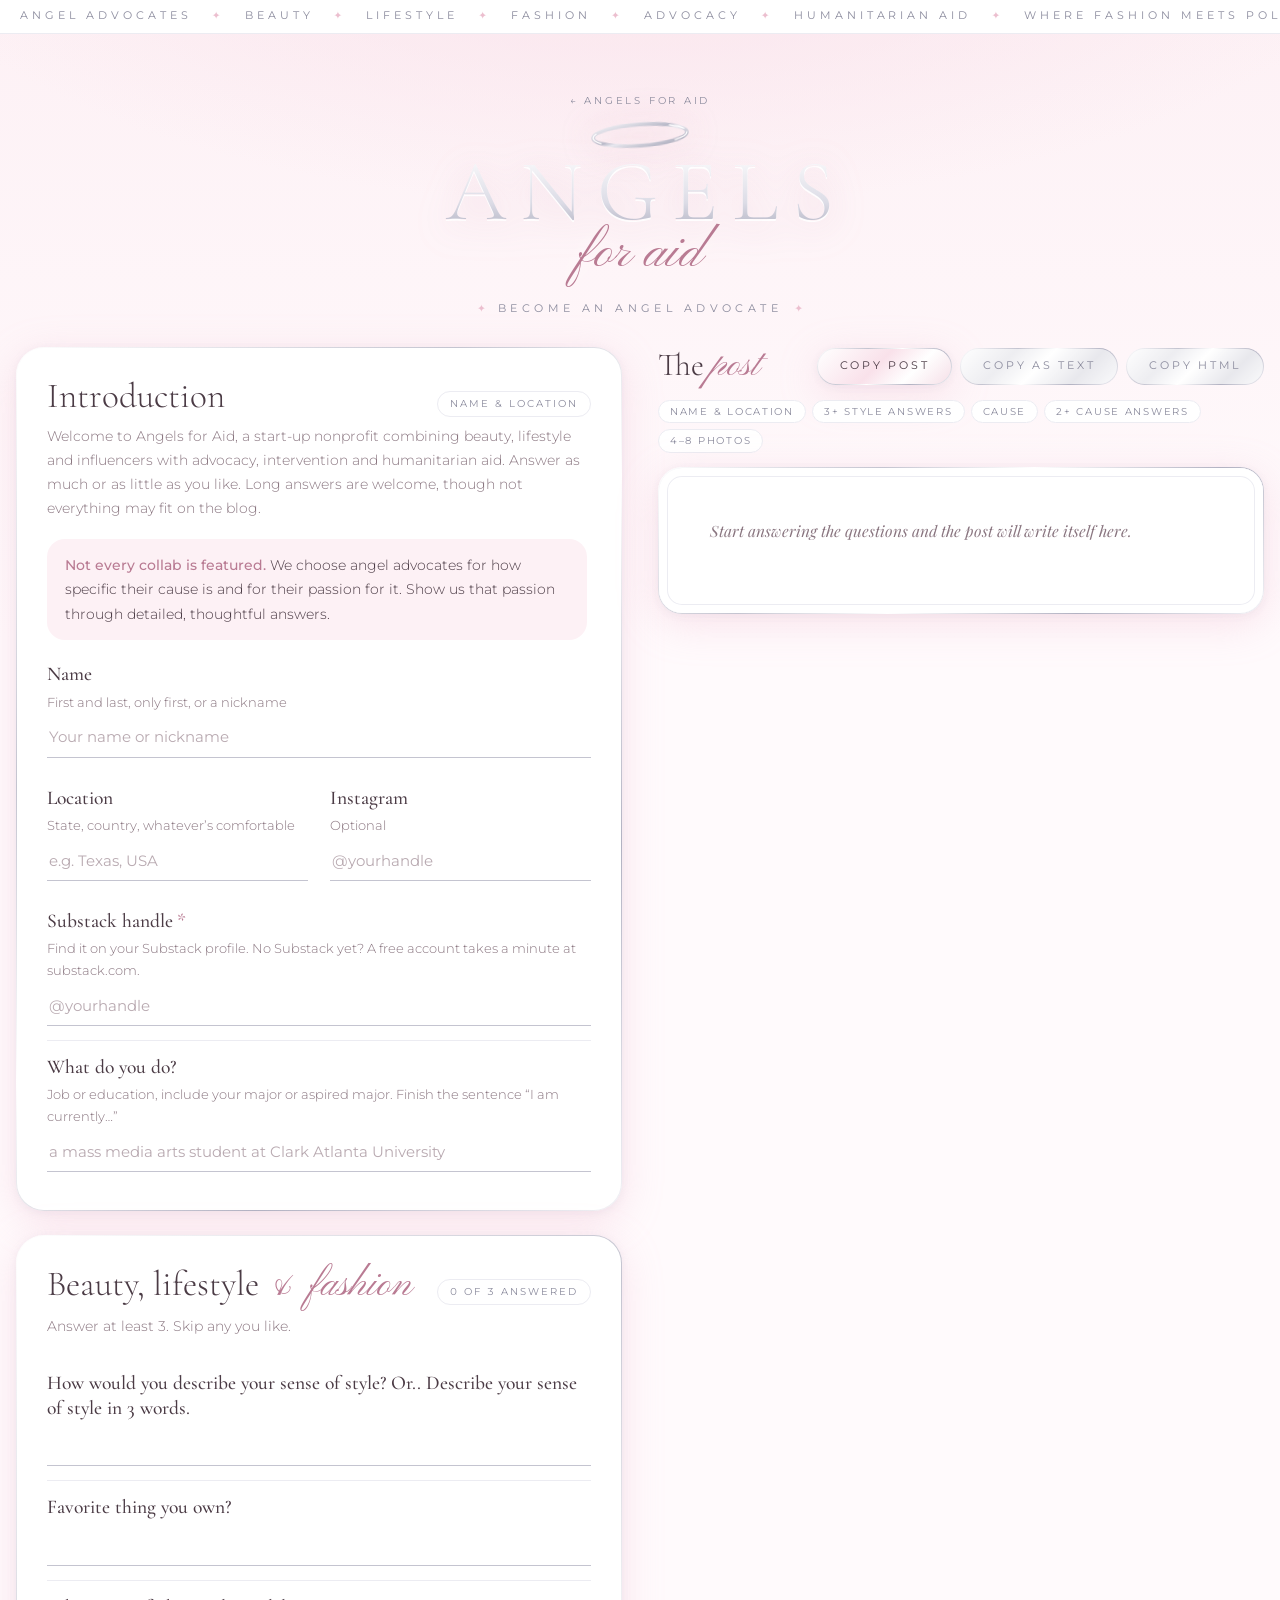
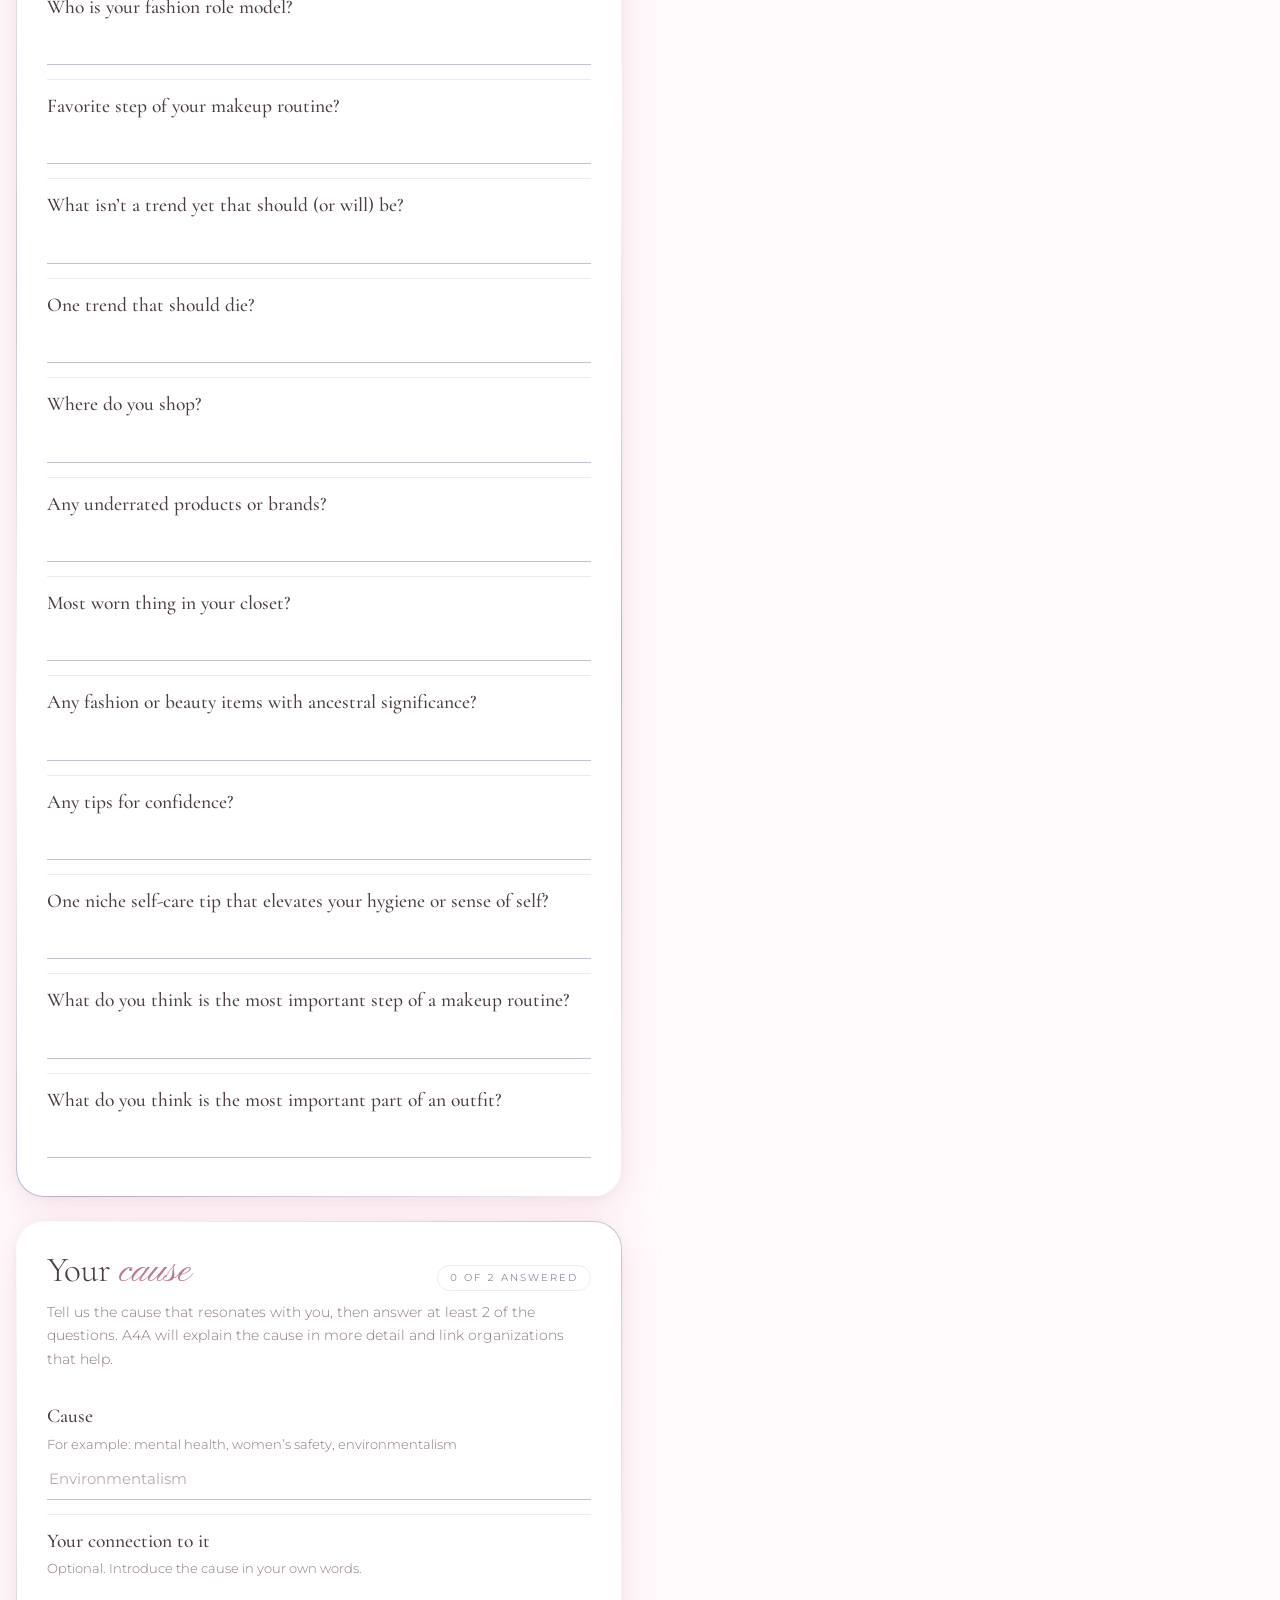
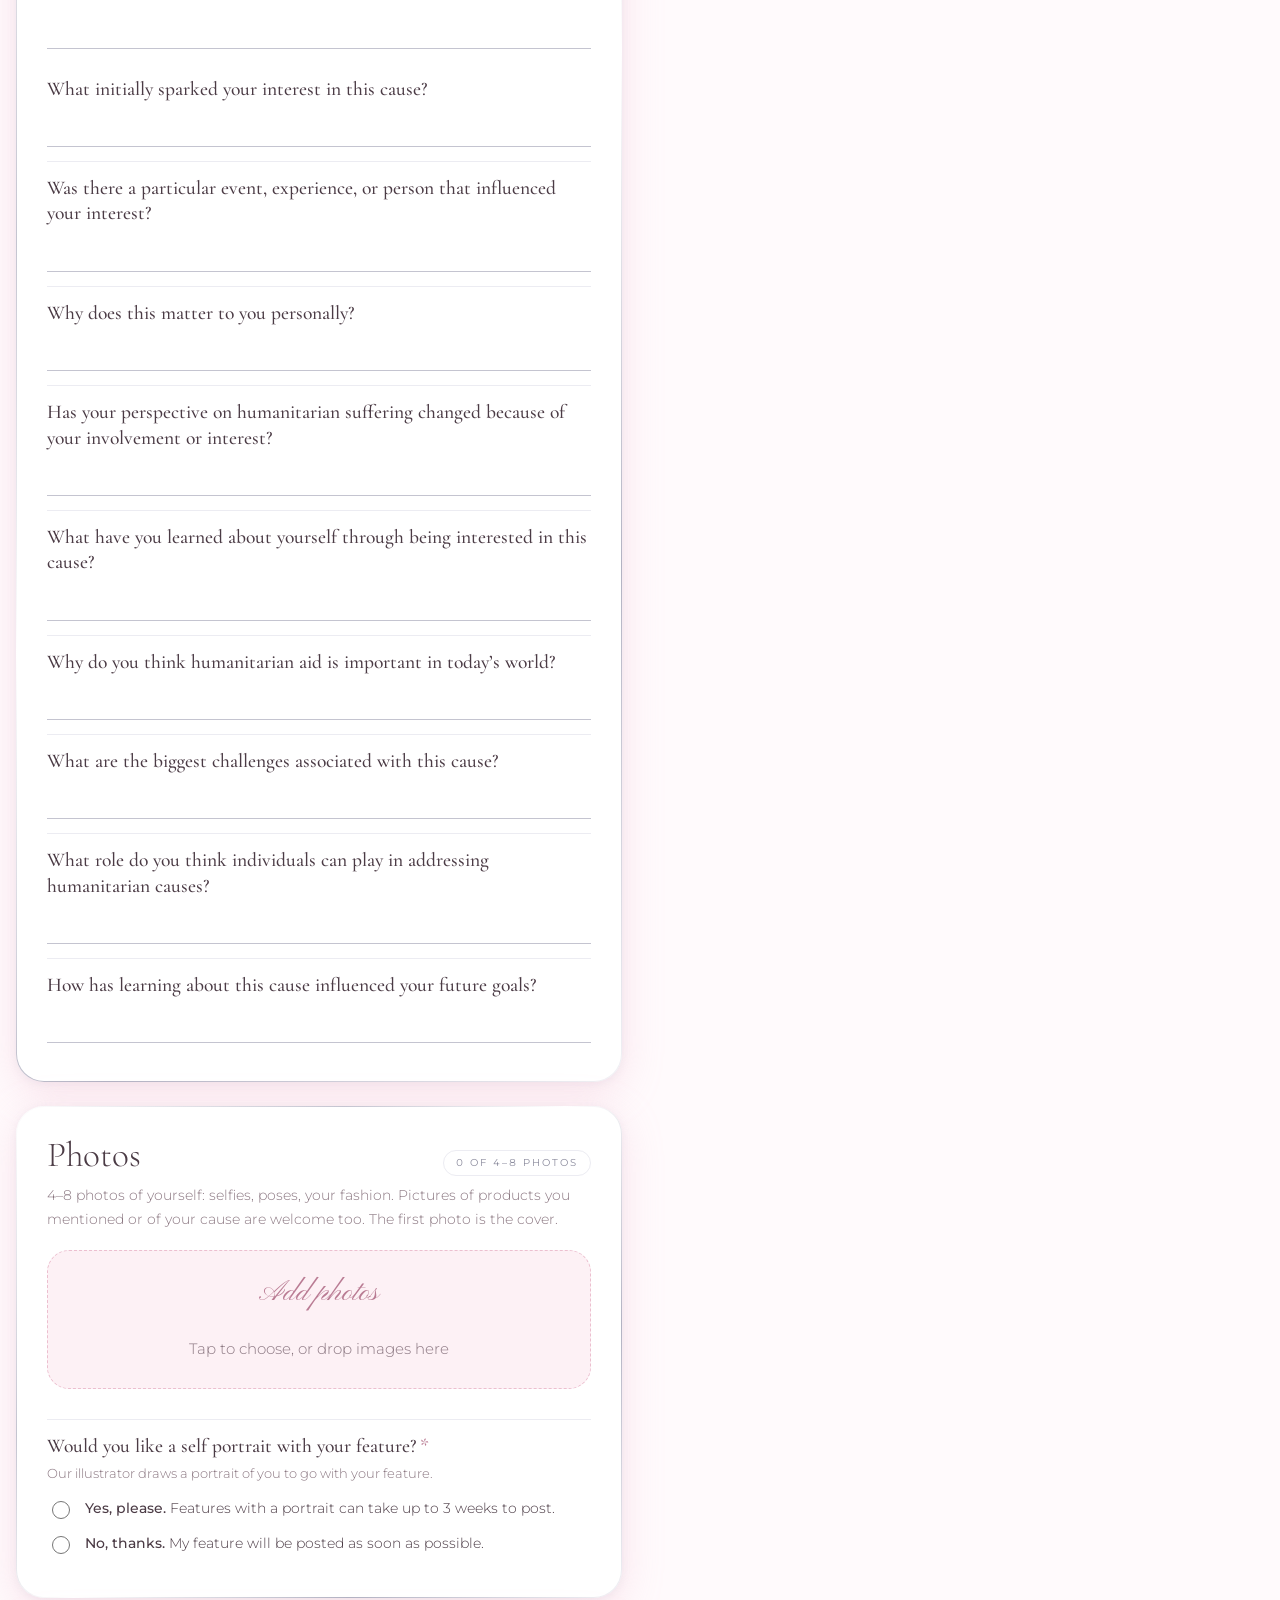
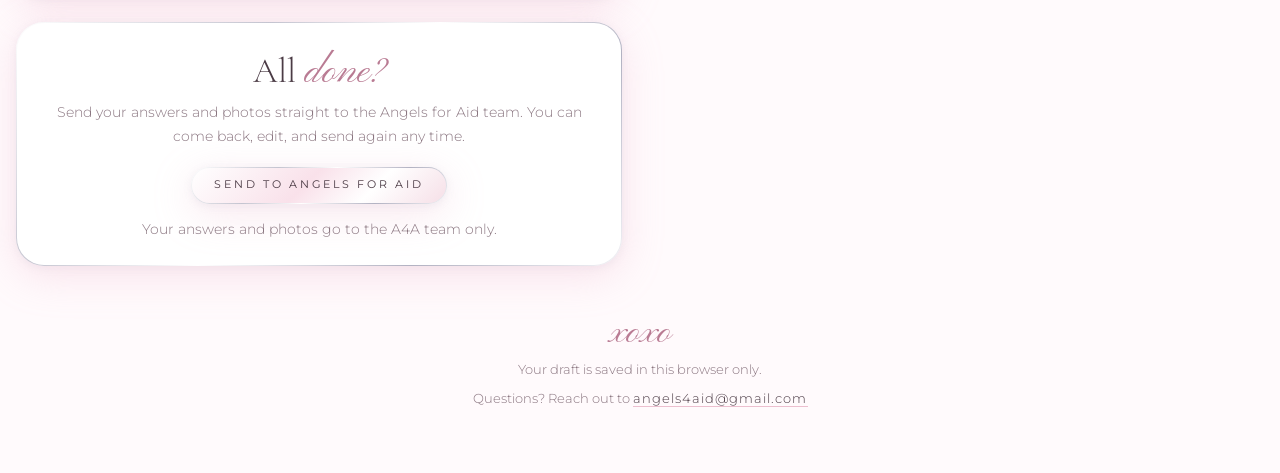
==== commit 00719f0f: "Require a Substack handle on the Collab With Us form It goes to the sheet as 'Substack handle' and t" ====
--- a/spotted.html
+++ b/spotted.html
@@ -292,6 +292,7 @@
         <div class="field"><label for="location">Location</label><span class="sub">State, country, whatever’s comfortable</span><input type="text" id="location" data-key="location" placeholder="e.g. Texas, USA"></div>
         <div class="field"><label for="instagram">Instagram</label><span class="sub">Optional</span><input type="text" id="instagram" data-key="instagram" placeholder="@yourhandle"></div>
       </div>
+      <div class="field"><label for="substack">Substack handle<span class="req">*</span></label><span class="sub">Find it on your Substack profile. No Substack yet? A free account takes a minute at substack.com.</span><input type="text" id="substack" data-key="substack" placeholder="@yourhandle"></div>
       <div class="field"><label for="occupation">What do you do?</label><span class="sub">Job or education, include your major or aspired major. Finish the sentence “I am currently…”</span><input type="text" id="occupation" data-key="occupation" placeholder="a mass media arts student at Clark Atlanta University"></div>
     </section>
 
@@ -509,6 +510,7 @@
     return { name, url };
   });
 }
+function ssHandle() { return val("substack").replace(/^https?:\/\/(www\.)?substack\.com\/@?/i, "").replace(/^@+/, "").replace(/[\/?#].*$/, ""); }
 function igHandle() { const h = val("instagram").replace(/^@+/, "").replace(/^https?:\/\/(www\.)?instagram\.com\//i, "").replace(/\/.*$/, ""); return h; }
 
 /* ---------- post builder ---------- */
@@ -528,8 +530,9 @@
   CAUSE.forEach((q, i) => { if (val("c" + i)) html += qa(q, val("c" + i)); });
   const orgs = parseOrgs();
   if (orgs.length) html += `<h4>Organizations that aid this cause:</h4><ul>${orgs.map(o => `<li>${o.url ? `<a href="${esc(o.url)}">${esc(o.name)}</a>` : esc(o.name)}</li>`).join("")}</ul>`;
-  const ig = igHandle();
-  if (ig) html += `<p>Find ${esc(first)} on Instagram at <a href="https://www.instagram.com/${esc(ig)}">@${esc(ig)}</a></p>`;
+  const ig = igHandle(), ss = ssHandle();
+  const finds = [ig ? `on Instagram at <a href="https://www.instagram.com/${esc(ig)}">@${esc(ig)}</a>` : "", ss ? `on Substack at <a href="https://substack.com/@${esc(ss)}">@${esc(ss)}</a>` : ""].filter(Boolean);
+  if (finds.length) html += `<p>Find ${esc(first)} ${finds.join(" and ")}</p>`;
   return html;
 }
 function buildText() {
@@ -543,7 +546,8 @@
   CAUSE.forEach((q, i) => { if (val("c" + i)) L.push(q, quote(val("c" + i)), ""); });
   const orgs = parseOrgs();
   if (orgs.length) { L.push("Organizations that aid this cause:"); orgs.forEach(o => L.push("• " + o.name + (o.url && o.url !== o.name ? " – " + o.url : ""))); L.push(""); }
-  if (igHandle()) L.push(`Find ${first} on Instagram at @${igHandle()}`);
+  const finds = [igHandle() ? `on Instagram at @${igHandle()}` : "", ssHandle() ? `on Substack at @${ssHandle()}` : ""].filter(Boolean);
+  if (finds.length) L.push(`Find ${first} ${finds.join(" and ")}`);
   return L.join("\n").trim();
 }
 
@@ -721,11 +725,12 @@
   if (state.__example) { toast("This is the example. Clear the form and add your own answers first."); return; }
   if (!val("name")) { toast("Add your name first so we know who you are."); $("#name").focus(); return; }
   if ($("#website").value) return;
+  if (!isTeam && !ssHandle()) { toast("Please add your Substack handle."); $("#substack").focus(); return; }
   if (!isTeam && !state.portrait) { toast("Please choose whether you’d like a self portrait."); $("#portrait-field").scrollIntoView({ block: "center" }); return; }
   if (!/^https:\/\/script\.google\.com\//.test(SCRIPT_URL)) { setSendStatus("Sending isn’t switched on yet. Please email your answers to angels4aid@gmail.com for now."); return; }
   sending = true; const btn = $("#btn-send"); btn.disabled = true; btn.textContent = "Sending…";
   setSendStatus(photos.length ? "Sending your answers and photos. This can take a little while…" : "Sending…");
-  const fields = { "Name": val("name"), "Location": val("location"), "Occupation": val("occupation"), "Instagram": val("instagram") ? "@" + igHandle() : "", "Cause": val("cause"), "Connection to the cause": val("connection"),
+  const fields = { "Name": val("name"), "Location": val("location"), "Occupation": val("occupation"), "Instagram": val("instagram") ? "@" + igHandle() : "", "Substack handle": ssHandle() ? "@" + ssHandle() : "", "Cause": val("cause"), "Connection to the cause": val("connection"),
     "Self portrait": state.portrait === "Yes" ? "Yes (up to 3 weeks)" : state.portrait === "No" ? "No (post ASAP)" : "" };
   BEAUTY.forEach((q, i) => { fields[q] = val("b" + i); });
   CAUSE.forEach((q, i) => { fields[q] = val("c" + i); });
